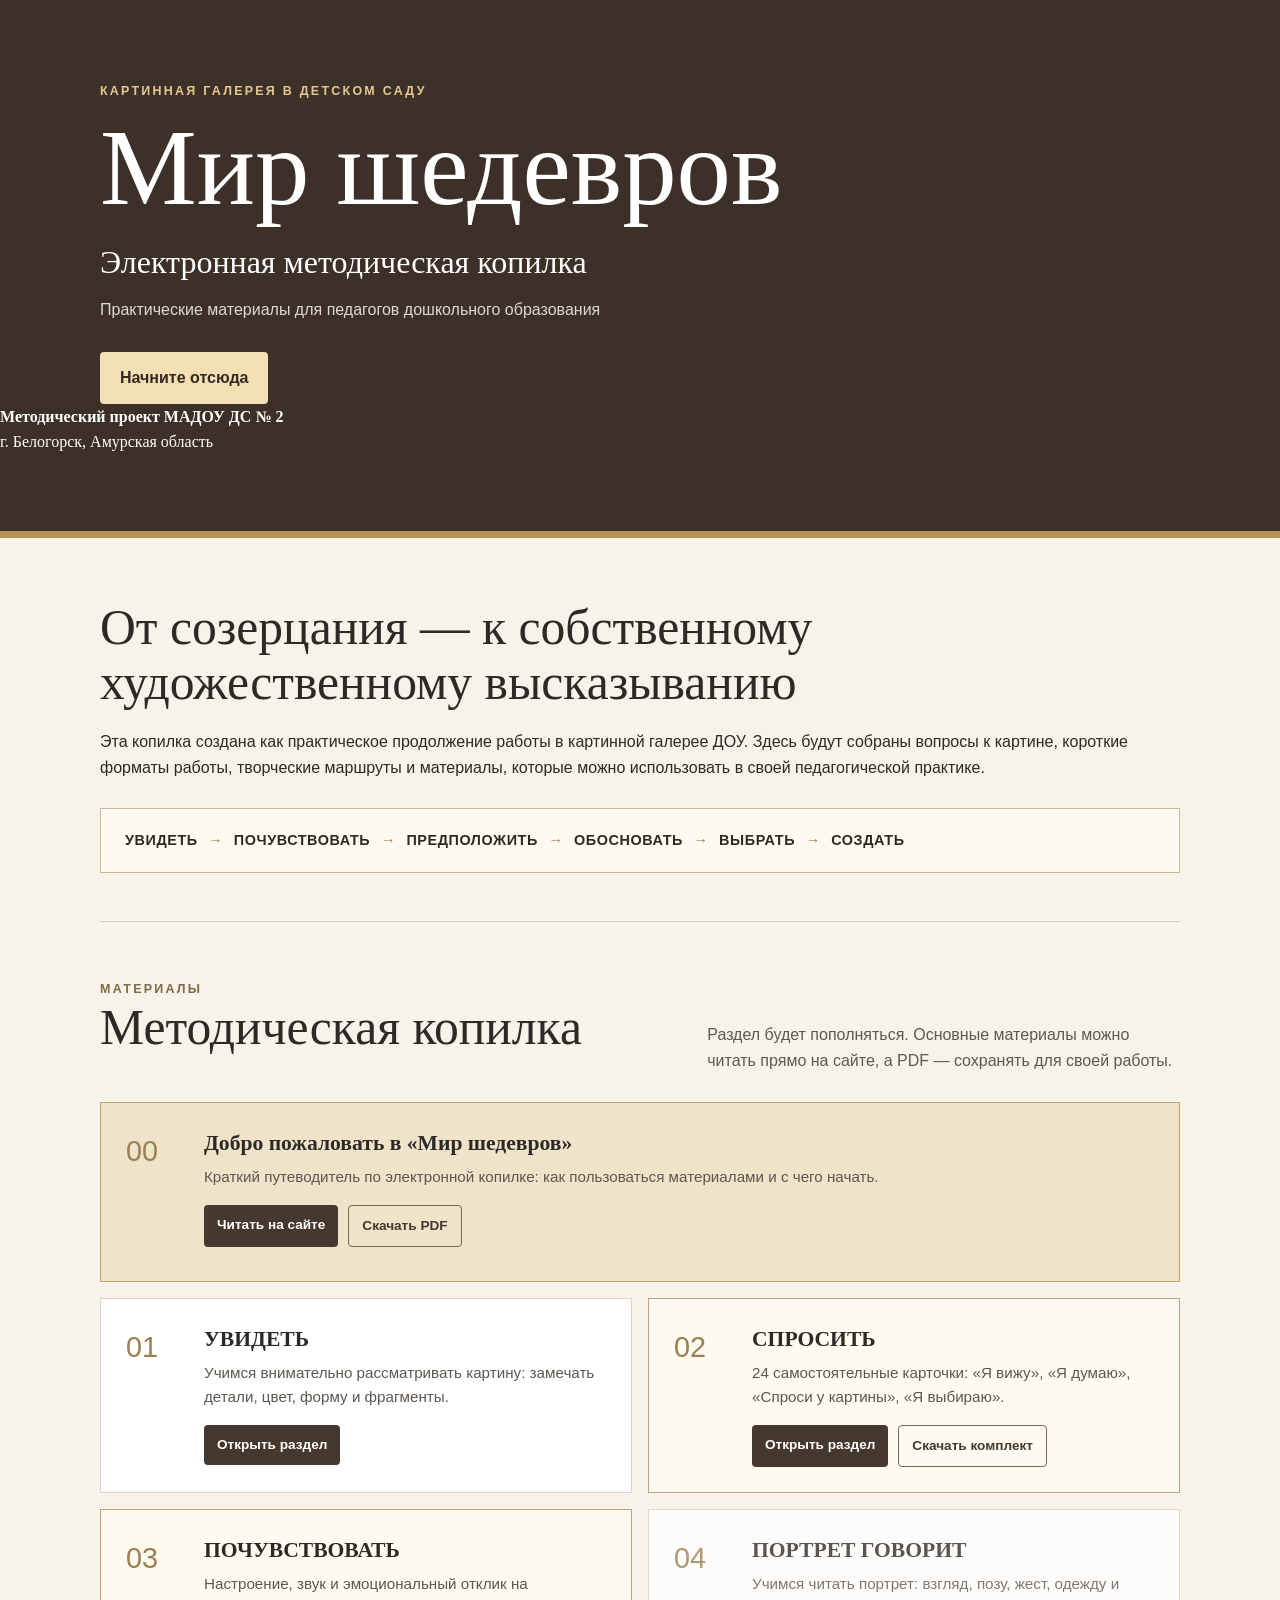
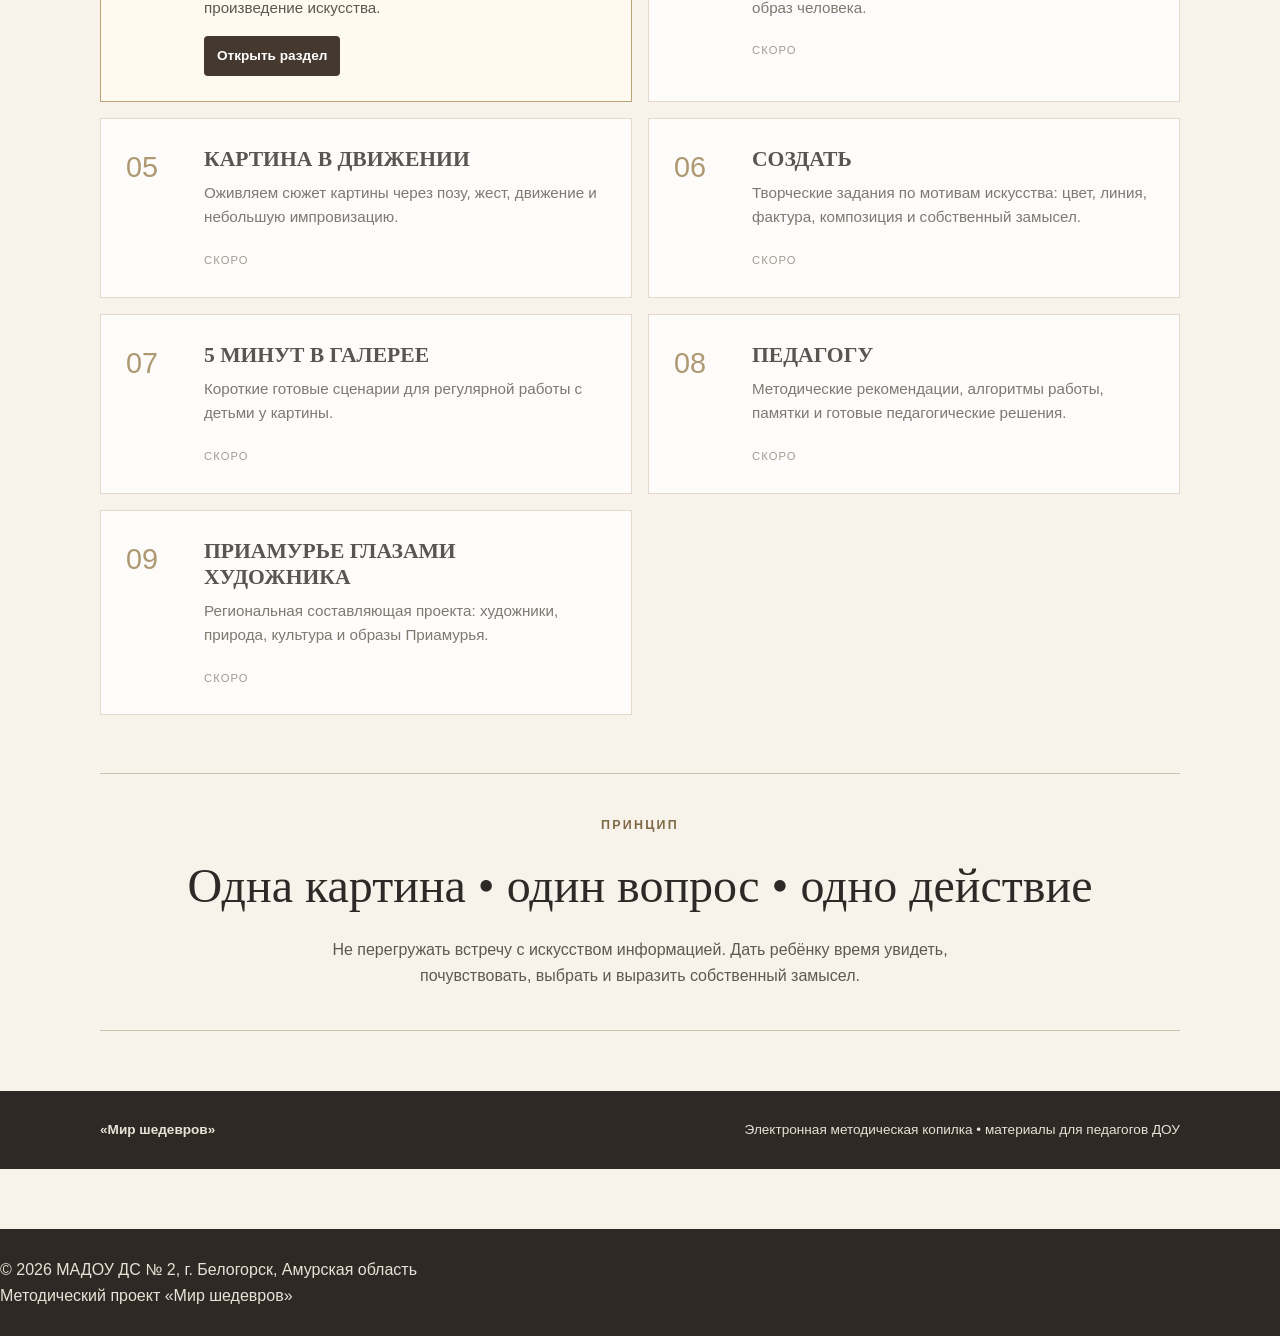
==== index.html @ c36b01fe "Update index.html" ====
<!doctype html>
<html lang="ru">
<head>
  <meta charset="utf-8">
  <meta name="viewport" content="width=device-width, initial-scale=1">
  <title>Мир шедевров — электронная методическая копилка</title>
  <meta name="description" content="Практические материалы для педагогов ДОУ: работа с картиной, творческие практики и методические инструменты.">
  <link rel="stylesheet" href="style.css">
</head>
<body>
<header class="hero">
  <div class="wrap">
    <div class="eyebrow">КАРТИННАЯ ГАЛЕРЕЯ В ДЕТСКОМ САДУ</div>
    <h1>Мир шедевров</h1>
    <p class="lead">Электронная методическая копилка</p>
    <p class="subtitle">Практические материалы для педагогов дошкольного образования</p>
    <a class="primary" href="nachnite-otsyuda.html">Начните отсюда</a>
  </div>

<div class="institution-attribution">
  <strong>Методический проект МАДОУ ДС № 2</strong><br>
  г. Белогорск, Амурская область
</div>

</header>

<main class="wrap">
  <section class="intro">
    <h2>От созерцания — к собственному художественному высказыванию</h2>
    <p>Эта копилка создана как практическое продолжение работы в картинной галерее ДОУ. Здесь будут собраны вопросы к картине, короткие форматы работы, творческие маршруты и материалы, которые можно использовать в своей педагогической практике.</p>
    <div class="route">УВИДЕТЬ <span>→</span> ПОЧУВСТВОВАТЬ <span>→</span> ПРЕДПОЛОЖИТЬ <span>→</span> ОБОСНОВАТЬ <span>→</span> ВЫБРАТЬ <span>→</span> СОЗДАТЬ</div>
  </section>

  <section>
    <div class="section-title">
      <div>
        <div class="eyebrow dark">МАТЕРИАЛЫ</div>
        <h2>Методическая копилка</h2>
      </div>
      <p>Раздел будет пополняться. Основные материалы можно читать прямо на сайте, а PDF — сохранять для своей работы.</p>
    </div>

    <div class="grid">
      <article class="card featured">
        <div class="num">00</div>
        <div>
          <h3>Добро пожаловать в «Мир шедевров»</h3>
          <p>Краткий путеводитель по электронной копилке: как пользоваться материалами и с чего начать.</p>
          <div class="actions">
            <a href="nachnite-otsyuda.html">Читать на сайте</a>
            <a href="dobro-pozhalovat.pdf" download>Скачать PDF</a>
          </div>
        </div>
      </article>

  <article class="card availabl"><div class="num">01</div><div><h3>УВИДЕТЬ</h3><p>Учимся внимательно рассматривать картину: замечать детали, цвет, форму и фрагменты.</p><div class="actions"><a href="uvidet.html">Открыть раздел</a></div></div></article>

<article class="card available"><div class="num">02</div><div><h3>СПРОСИТЬ</h3><p>24 самостоятельные карточки: «Я вижу», «Я думаю», «Спроси у картины», «Я выбираю».</p><div class="actions"><a href="sprosit.html">Открыть раздел</a><a href="02-sprosit-kartochki-A4.pdf" download>Скачать комплект</a></div></div></article>

<article class="card available"><div class="num">03</div><div><h3>ПОЧУВСТВОВАТЬ</h3><p>Настроение, звук и эмоциональный отклик на произведение искусства.</p><div class="actions"><a href="pochuvstvovat.html">Открыть раздел</a></div></div></article>

<article class="card muted"><div class="num">04</div><div><h3>ПОРТРЕТ ГОВОРИТ</h3><p>Учимся читать портрет: взгляд, позу, жест, одежду и образ человека.</p><span>Скоро</span></div></article>

<article class="card muted"><div class="num">05</div><div><h3>КАРТИНА В ДВИЖЕНИИ</h3><p>Оживляем сюжет картины через позу, жест, движение и небольшую импровизацию.</p><span>Скоро</span></div></article>

<article class="card muted"><div class="num">06</div><div><h3>СОЗДАТЬ</h3><p>Творческие задания по мотивам искусства: цвет, линия, фактура, композиция и собственный замысел.</p><span>Скоро</span></div></article>

<article class="card muted"><div class="num">07</div><div><h3>5 МИНУТ В ГАЛЕРЕЕ</h3><p>Короткие готовые сценарии для регулярной работы с детьми у картины.</p><span>Скоро</span></div></article>

<article class="card muted"><div class="num">08</div><div><h3>ПЕДАГОГУ</h3><p>Методические рекомендации, алгоритмы работы, памятки и готовые педагогические решения.</p><span>Скоро</span></div></article>

<article class="card muted"><div class="num">09</div><div><h3>ПРИАМУРЬЕ ГЛАЗАМИ ХУДОЖНИКА</h3><p>Региональная составляющая проекта: художники, природа, культура и образы Приамурья.</p><span>Скоро</span></div></article>
    </div>
  </section>

  <section class="principle">
    <div class="eyebrow dark">ПРИНЦИП</div>
    <blockquote>Одна картина • один вопрос • одно действие</blockquote>
    <p>Не перегружать встречу с искусством информацией. Дать ребёнку время увидеть, почувствовать, выбрать и выразить собственный замысел.</p>
  </section>
</main>

<footer>
  <div class="wrap">
    <strong>«Мир шедевров»</strong>
    <span>Электронная методическая копилка • материалы для педагогов ДОУ</span>
  </div>
</footer>

<footer class="site-footer">© 2026 МАДОУ ДС № 2, г. Белогорск, Амурская область<br>Методический проект «Мир шедевров»</footer>
</body>
</html>
---- style.css ----
*{box-sizing:border-box}html{scroll-behavior:smooth}body{margin:0;font-family:Georgia,"Times New Roman",serif;color:#2d2926;background:#f7f3eb;line-height:1.6}.wrap{width:min(1080px,calc(100% - 40px));margin:auto}.narrow{width:min(820px,calc(100% - 40px))}.hero{background:#3c3028;color:#fff;padding:82px 0 76px;border-bottom:7px solid #b79255}.subhero{background:#3c3028;color:#fff;padding:42px 0 48px;border-bottom:7px solid #b79255}.eyebrow{font-family:Arial,sans-serif;font-size:.78rem;letter-spacing:.18em;font-weight:700;color:#e4c88f}.eyebrow.dark{color:#806a46}.hero h1{font-size:clamp(3rem,9vw,6.8rem);line-height:.95;margin:14px 0 18px;font-weight:400}.subhero h1{font-size:clamp(2.6rem,7vw,5rem);line-height:1;margin:16px 0 12px;font-weight:400}.lead{font-size:clamp(1.35rem,3vw,2rem);margin:0}.subtitle,.subhero p{font-family:Arial,sans-serif;max-width:680px;opacity:.82;margin:8px 0 30px}.primary,.actions a,.back{display:inline-block;text-decoration:none;font-family:Arial,sans-serif;font-weight:700;border-radius:4px}.primary{background:#f2dfb4;color:#332920;padding:13px 20px}.back{color:#f2dfb4;margin-bottom:28px}.intro{padding:62px 0 48px;border-bottom:1px solid #d8cdbb}.intro h2,.section-title h2,.article h2{font-size:clamp(1.8rem,4vw,3.1rem);line-height:1.12;font-weight:400;margin:0 0 18px}.intro p,.article p,.article li{font-family:Arial,sans-serif}.route{margin-top:28px;padding:20px 24px;border:1px solid #cbb993;background:#fffaf0;font-family:Arial,sans-serif;font-size:.9rem;font-weight:700;letter-spacing:.04em}.route span{color:#9c7b43;margin:0 6px}.section-title{display:grid;grid-template-columns:1.2fr 1fr;gap:40px;align-items:end;padding:58px 0 28px}.section-title p{font-family:Arial,sans-serif;margin:0;color:#5f5852}.grid{display:grid;grid-template-columns:repeat(2,1fr);gap:16px}.card{display:grid;grid-template-columns:62px 1fr;gap:16px;padding:25px;background:#fff;border:1px solid #ded4c5;min-height:180px}.card.featured{grid-column:1/-1;background:#efe3ca;border-color:#bca477}.num{font-family:Arial,sans-serif;font-size:1.8rem;color:#9a8052}.card h3{font-size:1.35rem;line-height:1.2;margin:3px 0 8px}.card p{font-family:Arial,sans-serif;font-size:.95rem;margin:0 0 16px;color:#5e5750}.card span{font-family:Arial,sans-serif;text-transform:uppercase;letter-spacing:.1em;font-size:.7rem;color:#8b8278}.actions{display:flex;gap:10px;flex-wrap:wrap}.actions a{padding:9px 13px;background:#45382f;color:white;font-size:.85rem}.actions a+a{background:transparent;color:#45382f;border:1px solid #76665a}.muted{opacity:.78}.principle{margin:58px 0;padding:42px;border-top:1px solid #cfc2ad;border-bottom:1px solid #cfc2ad;text-align:center}.principle.compact{margin-top:30px}.principle blockquote{font-size:clamp(1.8rem,4vw,3rem);margin:12px 0}.principle p{font-family:Arial,sans-serif;max-width:720px;margin:auto;color:#5f5852}.article{padding:46px 0}.article section{margin-bottom:46px}.notice{background:#efe3ca;border:1px solid #bca477;padding:26px}.notice strong{font-size:1.4rem}.clean-list{padding-left:22px}.clean-list li{margin-bottom:9px}.download-box{display:grid;grid-template-columns:1fr auto;gap:28px;align-items:center;padding:28px;border:1px solid #c7b38e;background:#fffaf0}.download-box h2{font-size:2rem;margin:6px 0 8px}.download-box p{margin:0}.darkbtn{background:#3c3028;color:#fff;white-space:nowrap}footer{background:#2f2925;color:#e9e1d5;margin-top:60px;padding:28px 0;font-family:Arial,sans-serif}footer .wrap{display:flex;justify-content:space-between;gap:20px;font-size:.85rem}@media(max-width:700px){.wrap,.narrow{width:min(100% - 28px,1080px)}.hero{padding:56px 0}.section-title{grid-template-columns:1fr;gap:10px}.grid{grid-template-columns:1fr}.card.featured{grid-column:auto}.card{grid-template-columns:48px 1fr;padding:20px}.route{font-size:.76rem}.principle{padding:30px 10px}.download-box{grid-template-columns:1fr}.darkbtn{text-align:center}footer .wrap{flex-direction:column}}
.card.available{background:#fffaf0;border-color:#bca477}
.material-intro{display:grid;grid-template-columns:1.35fr .65fr;gap:42px;align-items:center}
.folder-preview img{display:block;width:100%;border:1px solid #d8cdbb;box-shadow:0 10px 28px rgba(60,48,40,.10)}
.material-download{margin:42px 0 12px}.material-section{padding:54px 0 10px;border-bottom:1px solid #d8cdbb}
.material-heading{max-width:760px;margin-bottom:24px}.material-heading h2{font-size:clamp(1.8rem,4vw,2.8rem);line-height:1.12;font-weight:400;margin:5px 0 10px}.material-heading p{font-family:Arial,sans-serif;color:#5f5852;margin:0}
.material-grid{display:grid;grid-template-columns:repeat(2,1fr);gap:18px}.method-grid{display:grid;grid-template-columns:repeat(3,1fr);gap:18px;align-items:start}
.material-thumb{display:block;background:white;border:1px solid #d8cdbb;padding:8px;transition:transform .15s ease,box-shadow .15s ease}.material-thumb:hover{transform:translateY(-2px);box-shadow:0 8px 22px rgba(60,48,40,.12)}.material-thumb img{display:block;width:100%;height:auto}
@media(max-width:700px){.material-intro{grid-template-columns:1fr}.folder-preview{max-width:420px}.material-grid,.method-grid{grid-template-columns:1fr}.material-section{padding-top:40px}}

.series-list{padding:54px 0 10px}.series{border:1px solid #d8cdbb;background:#fffaf0;margin:0 0 14px}
.series summary{list-style:none;cursor:pointer;padding:20px 22px;display:flex;align-items:center;justify-content:space-between;gap:20px}
.series summary::-webkit-details-marker{display:none}.series summary>div{display:flex;align-items:baseline;gap:12px;flex-wrap:wrap}
.series-num{font-family:Georgia,serif;font-size:1.5rem;color:#8a6a2d}.series summary strong{font-family:Georgia,serif;font-size:1.35rem;font-weight:400}.series summary small{font-family:Arial,sans-serif;color:#746d66}
.open-label{font-family:Arial,sans-serif;font-size:.9rem;text-decoration:underline}.series[open] .open-label{font-size:0}.series[open] .open-label:after{content:"Скрыть карточки";font-size:.9rem}
.series-body{padding:0 22px 24px;border-top:1px solid #e5dccd}.series-body>p{font-family:Arial,sans-serif;color:#5f5852;max-width:760px;margin:18px 0}
.material-download .actions{display:flex;gap:12px;align-items:center;flex-wrap:wrap}
@media(max-width:700px){.series summary{align-items:flex-start}.open-label{white-space:nowrap}.material-download .actions{align-items:stretch}.material-download .actions a{width:100%;text-align:center}}
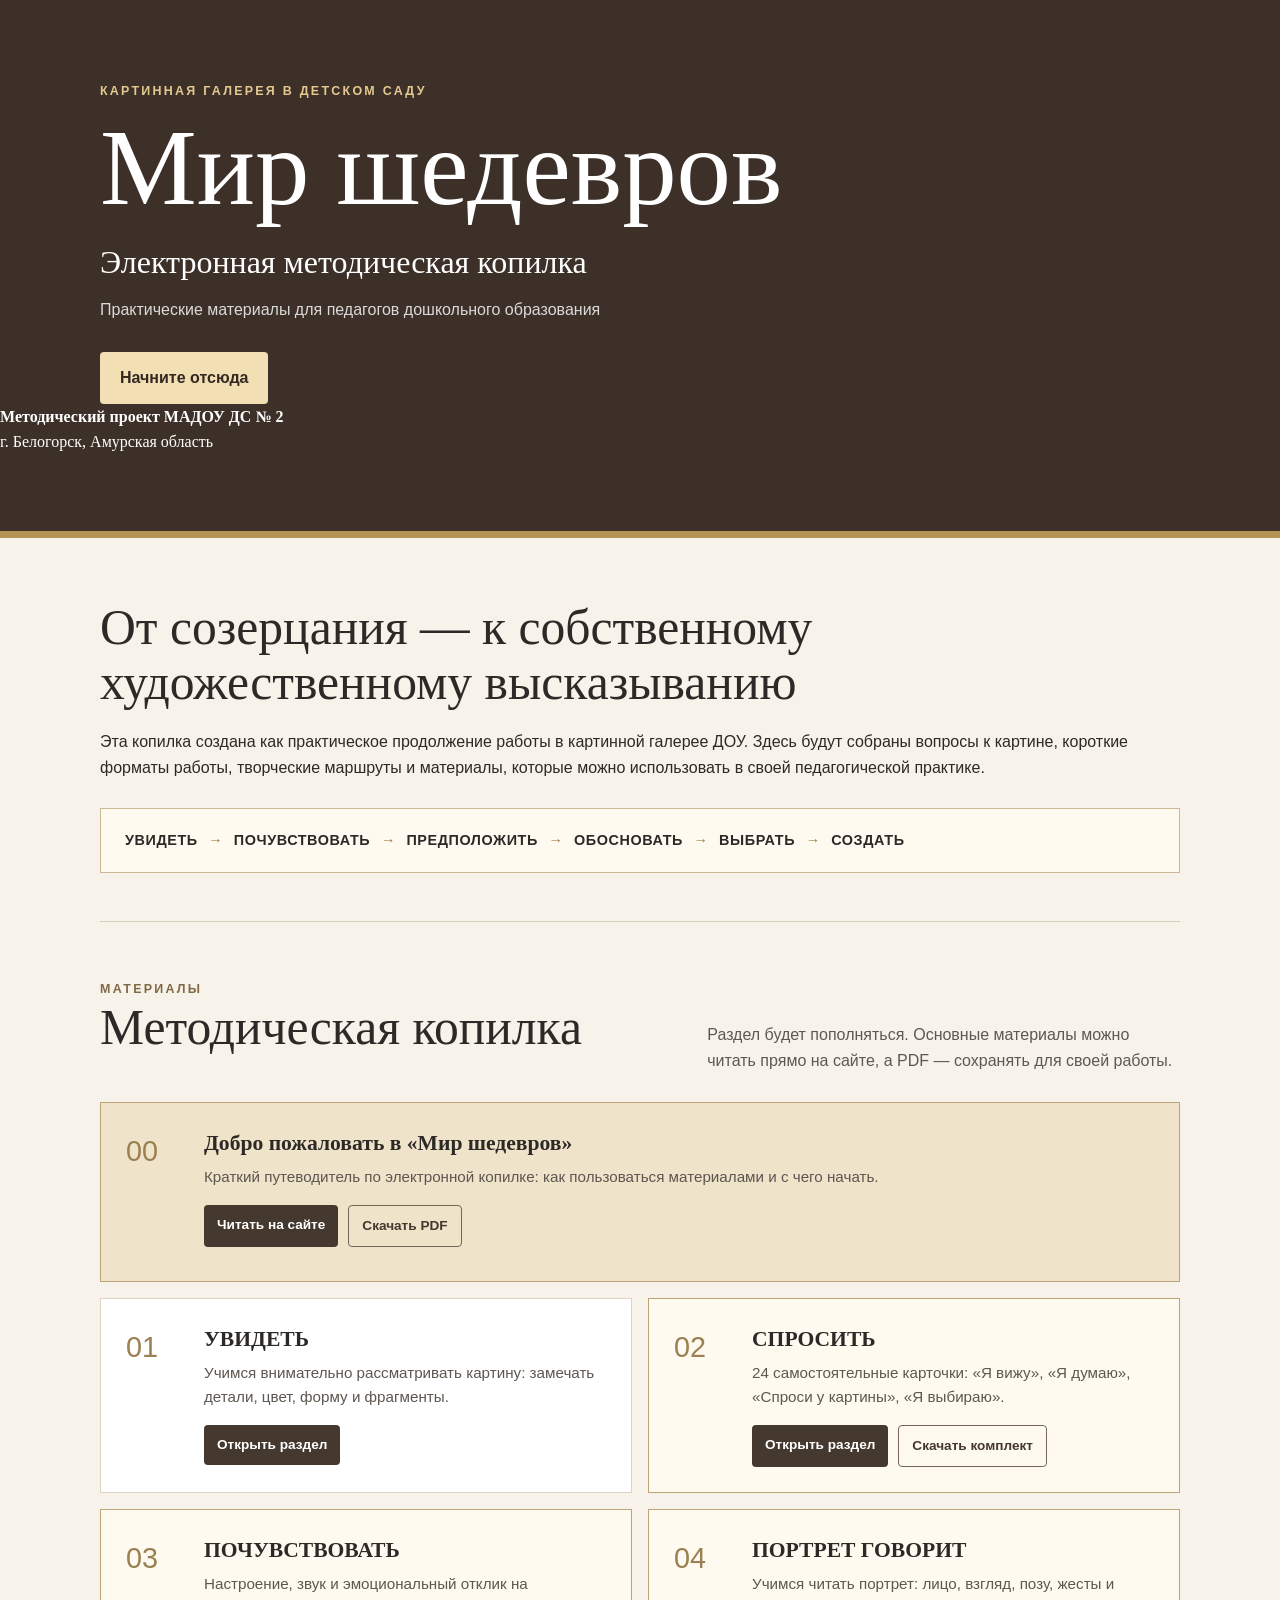
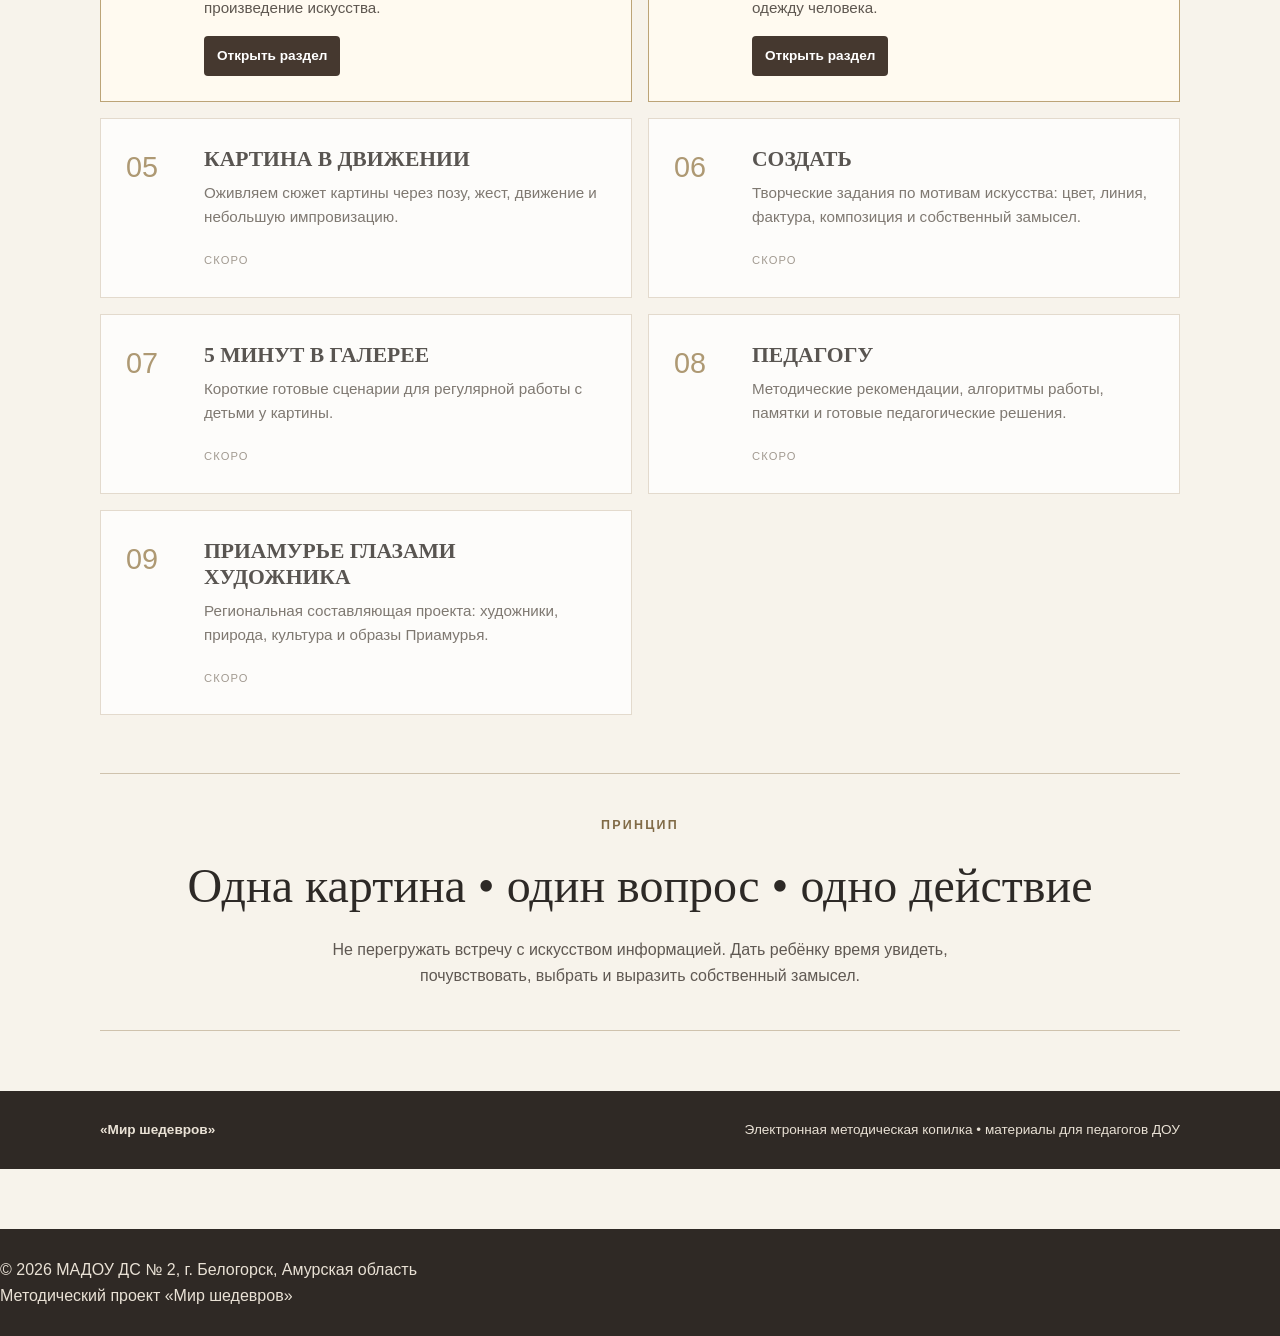
==== commit 1efe255f: "Update index.html" ====
--- a/index.html
+++ b/index.html
@@ -59,7 +59,7 @@
 
 <article class="card available"><div class="num">03</div><div><h3>ПОЧУВСТВОВАТЬ</h3><p>Настроение, звук и эмоциональный отклик на произведение искусства.</p><div class="actions"><a href="pochuvstvovat.html">Открыть раздел</a></div></div></article>
 
-<article class="card muted"><div class="num">04</div><div><h3>ПОРТРЕТ ГОВОРИТ</h3><p>Учимся читать портрет: взгляд, позу, жест, одежду и образ человека.</p><span>Скоро</span></div></article>
+<article class="card available"><div class="num">04</div><div><h3>ПОРТРЕТ ГОВОРИТ</h3><p>Учимся читать портрет: лицо, взгляд, позу, жесты и одежду человека.</p><div class="actions"><a href="portret-govorit.html">Открыть раздел</a></div></div></article>
 
 <article class="card muted"><div class="num">05</div><div><h3>КАРТИНА В ДВИЖЕНИИ</h3><p>Оживляем сюжет картины через позу, жест, движение и небольшую импровизацию.</p><span>Скоро</span></div></article>
 
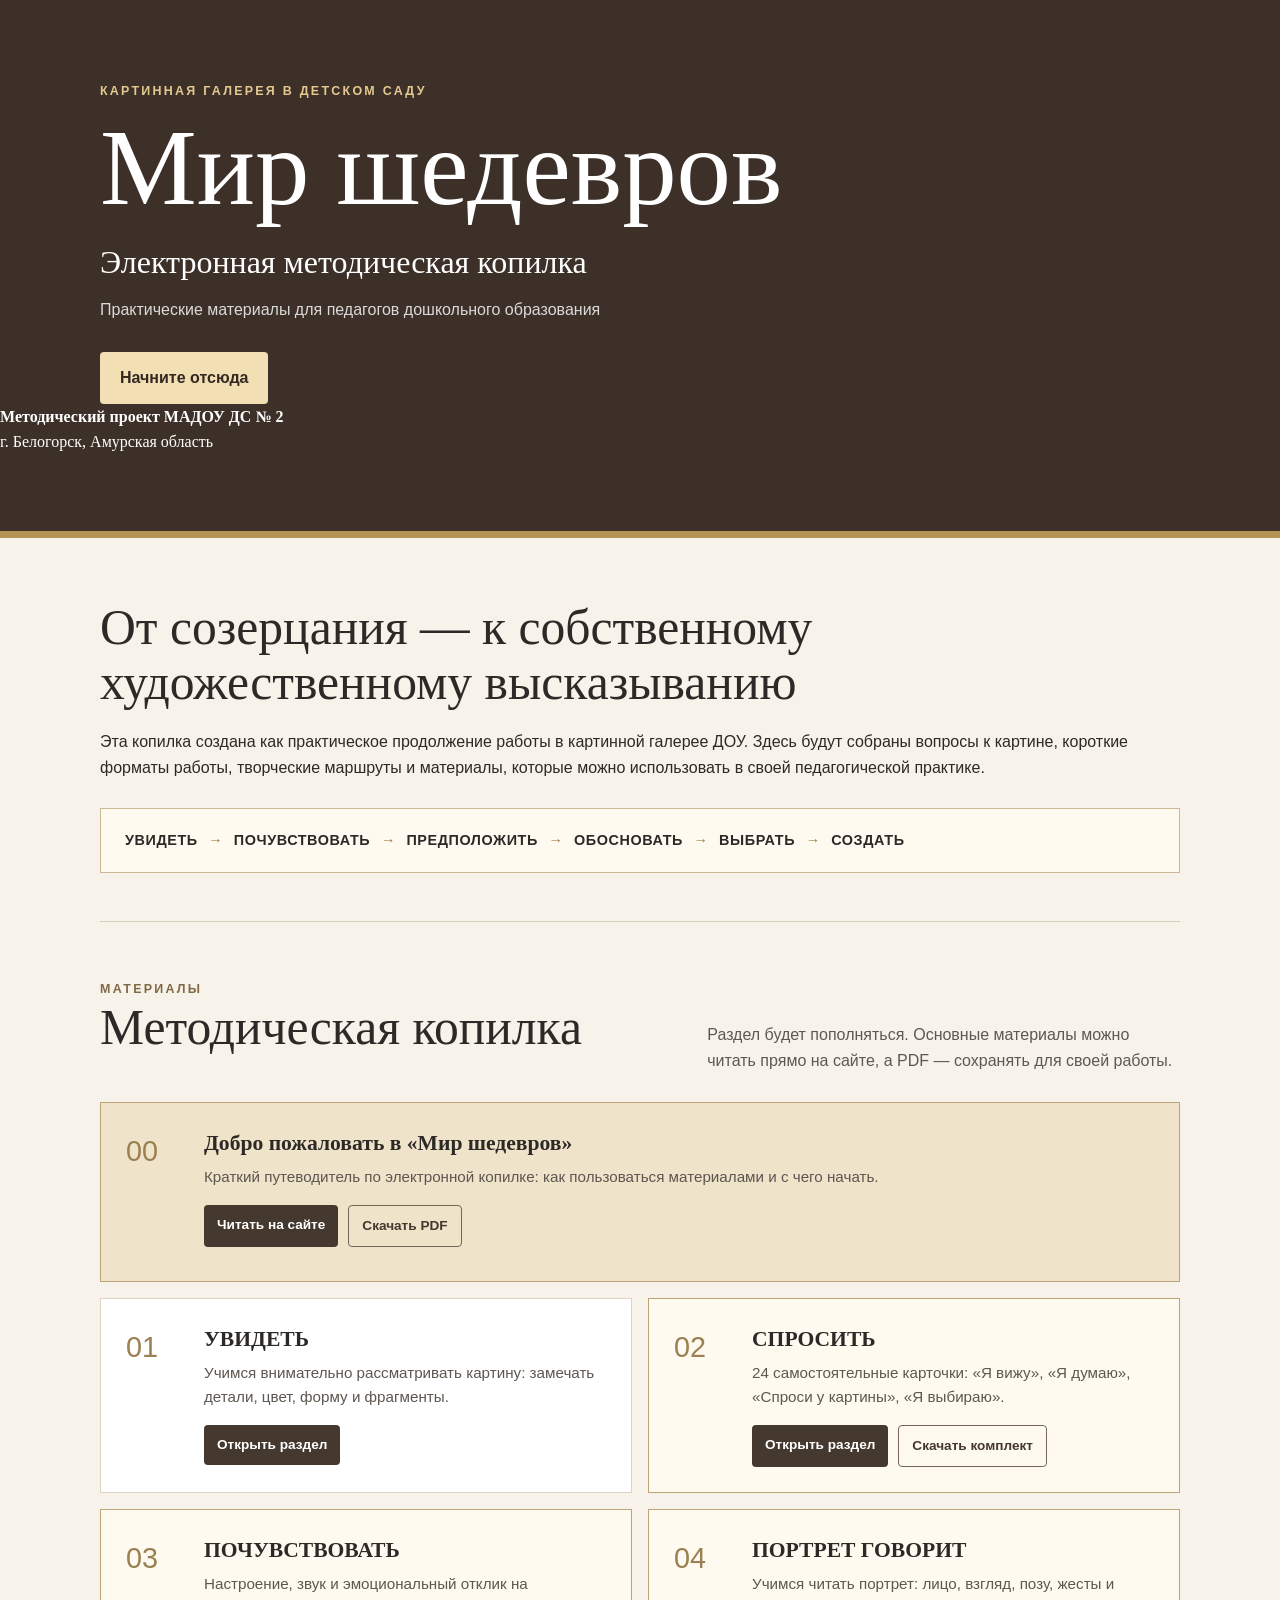
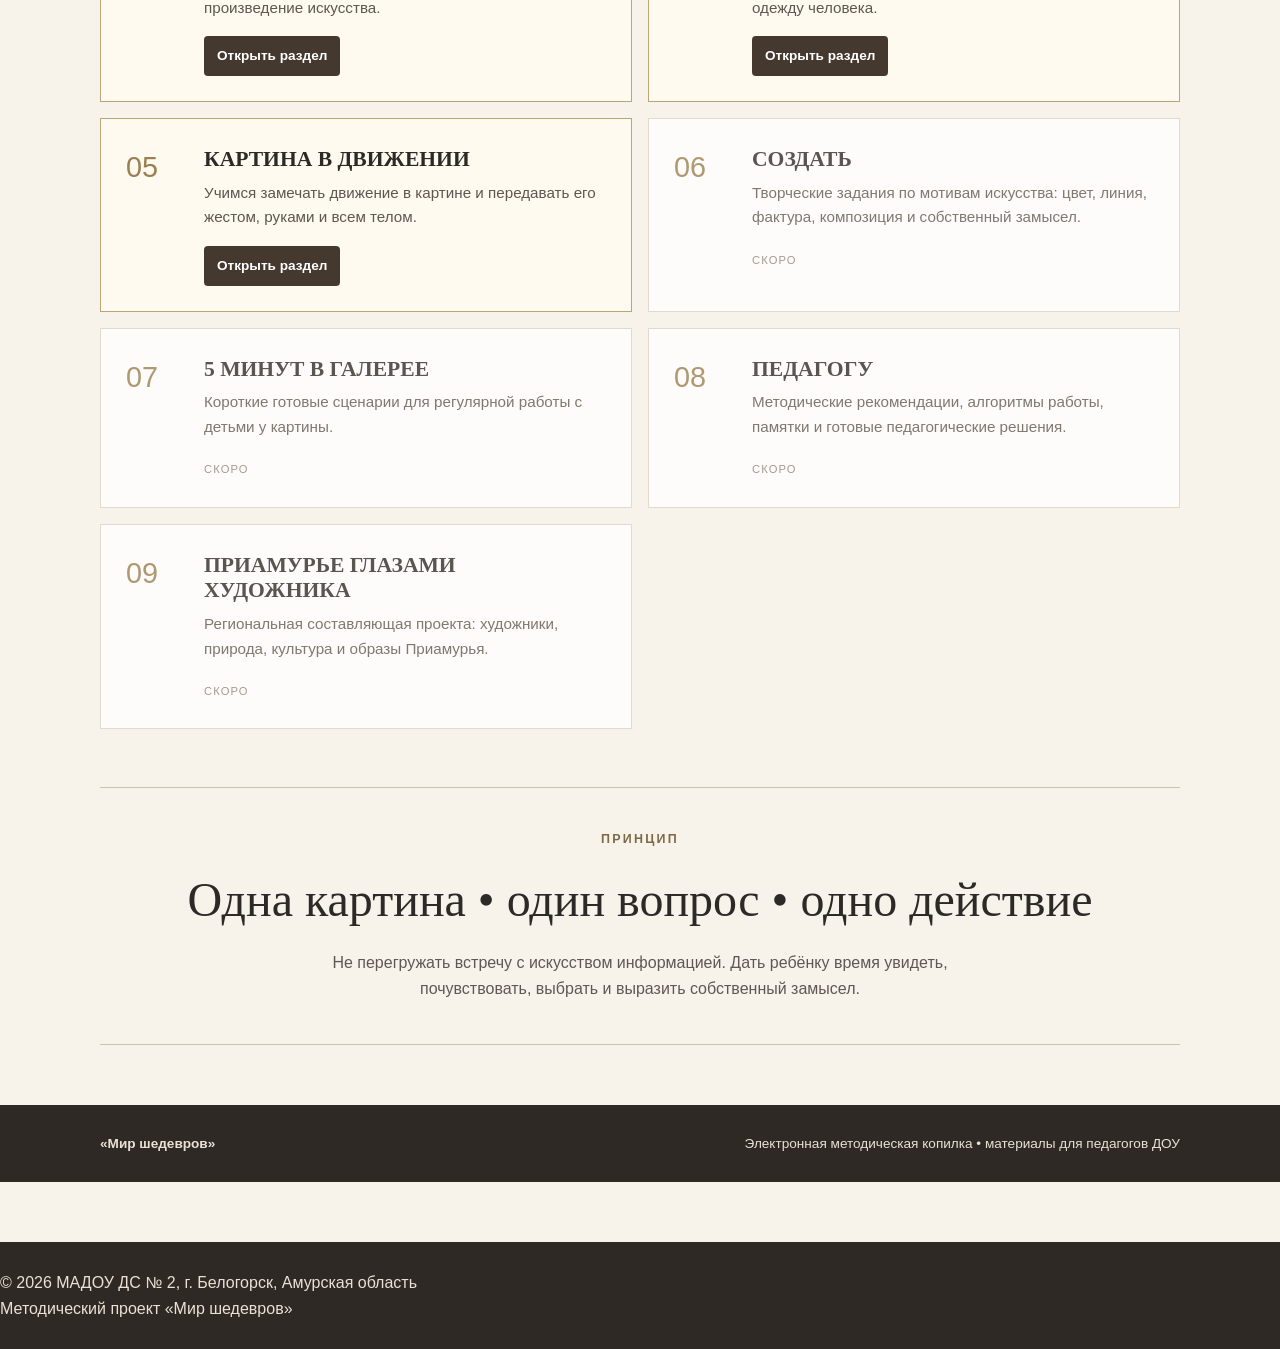
==== commit 3a3b0301: "Update index.html" ====
--- a/index.html
+++ b/index.html
@@ -61,8 +61,7 @@
 
 <article class="card available"><div class="num">04</div><div><h3>ПОРТРЕТ ГОВОРИТ</h3><p>Учимся читать портрет: лицо, взгляд, позу, жесты и одежду человека.</p><div class="actions"><a href="portret-govorit.html">Открыть раздел</a></div></div></article>
 
-<article class="card muted"><div class="num">05</div><div><h3>КАРТИНА В ДВИЖЕНИИ</h3><p>Оживляем сюжет картины через позу, жест, движение и небольшую импровизацию.</p><span>Скоро</span></div></article>
-
+<article class="card available"><div class="num">05</div><div><h3>КАРТИНА В ДВИЖЕНИИ</h3><p>Учимся замечать движение в картине и передавать его жестом, руками и всем телом.</p><div class="actions"><a href="kartina-v-dvizhenii.html">Открыть раздел</a></div></div></article>
 <article class="card muted"><div class="num">06</div><div><h3>СОЗДАТЬ</h3><p>Творческие задания по мотивам искусства: цвет, линия, фактура, композиция и собственный замысел.</p><span>Скоро</span></div></article>
 
 <article class="card muted"><div class="num">07</div><div><h3>5 МИНУТ В ГАЛЕРЕЕ</h3><p>Короткие готовые сценарии для регулярной работы с детьми у картины.</p><span>Скоро</span></div></article>
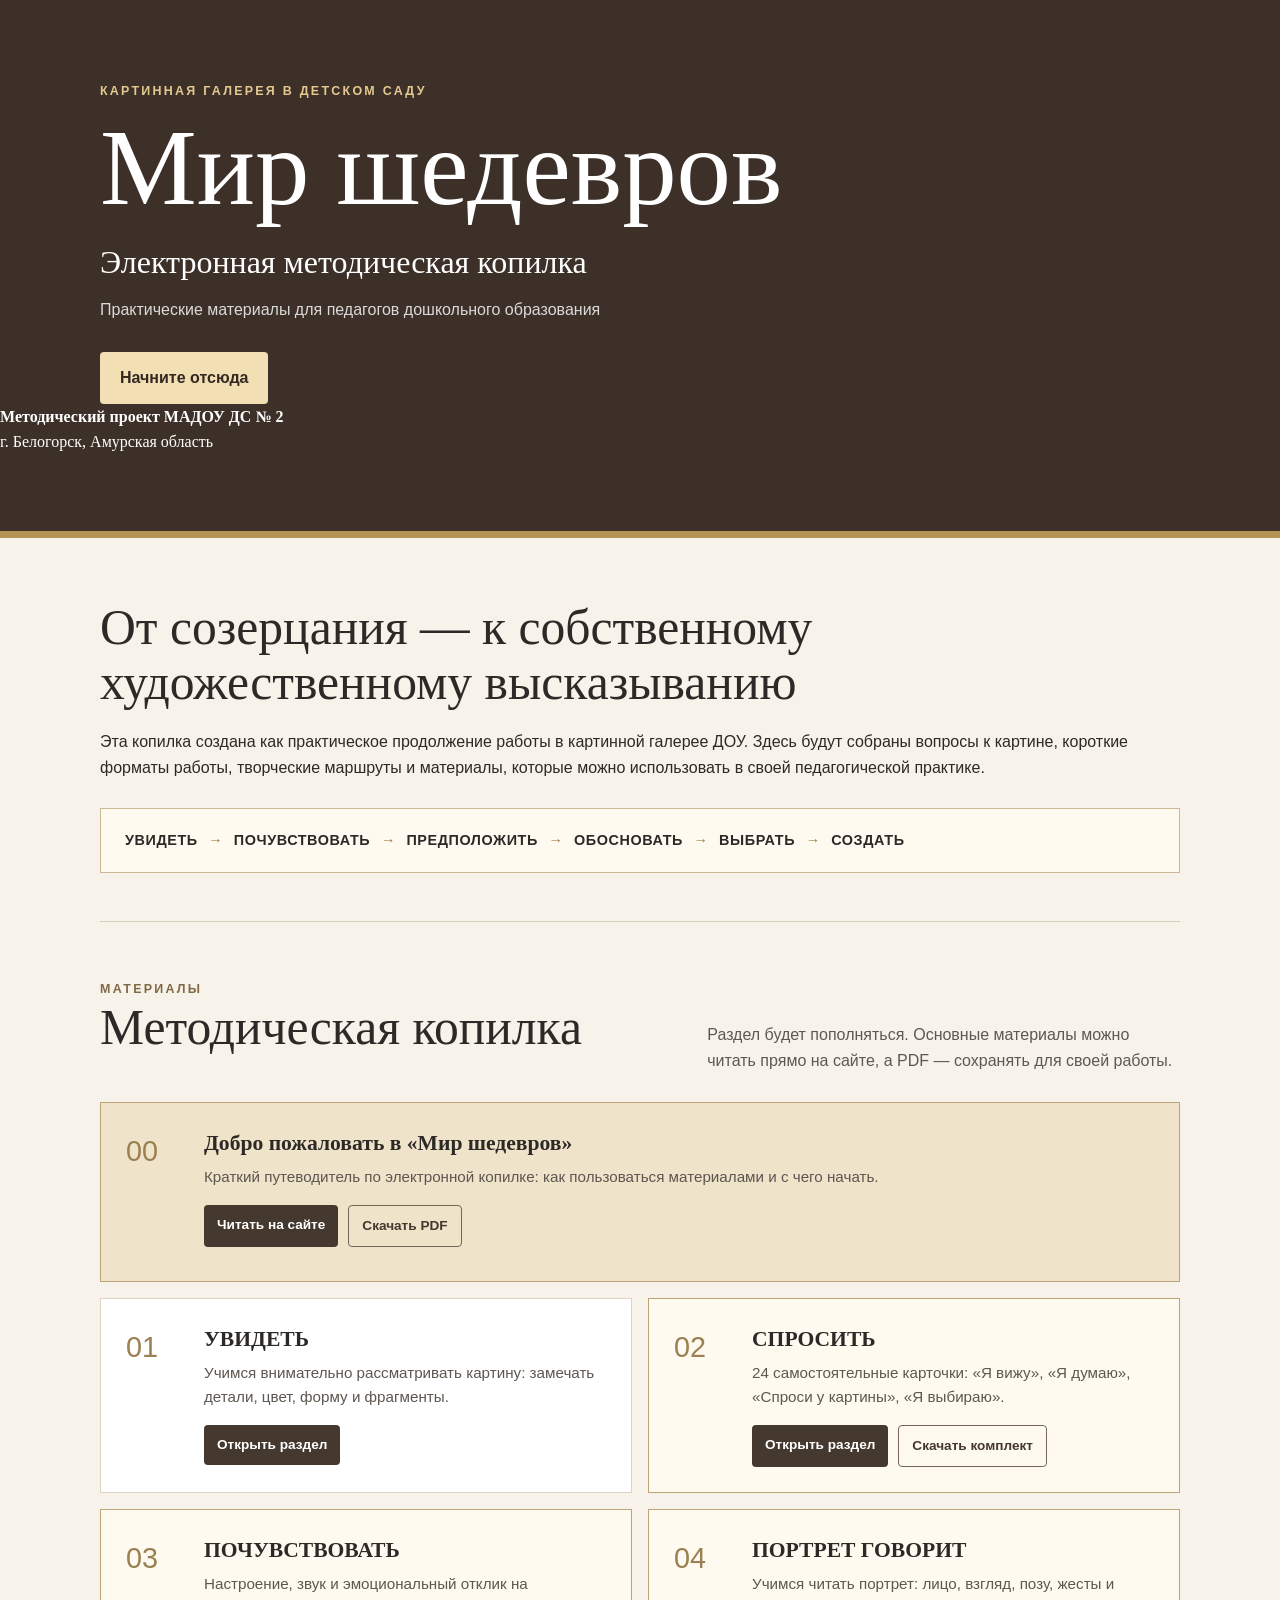
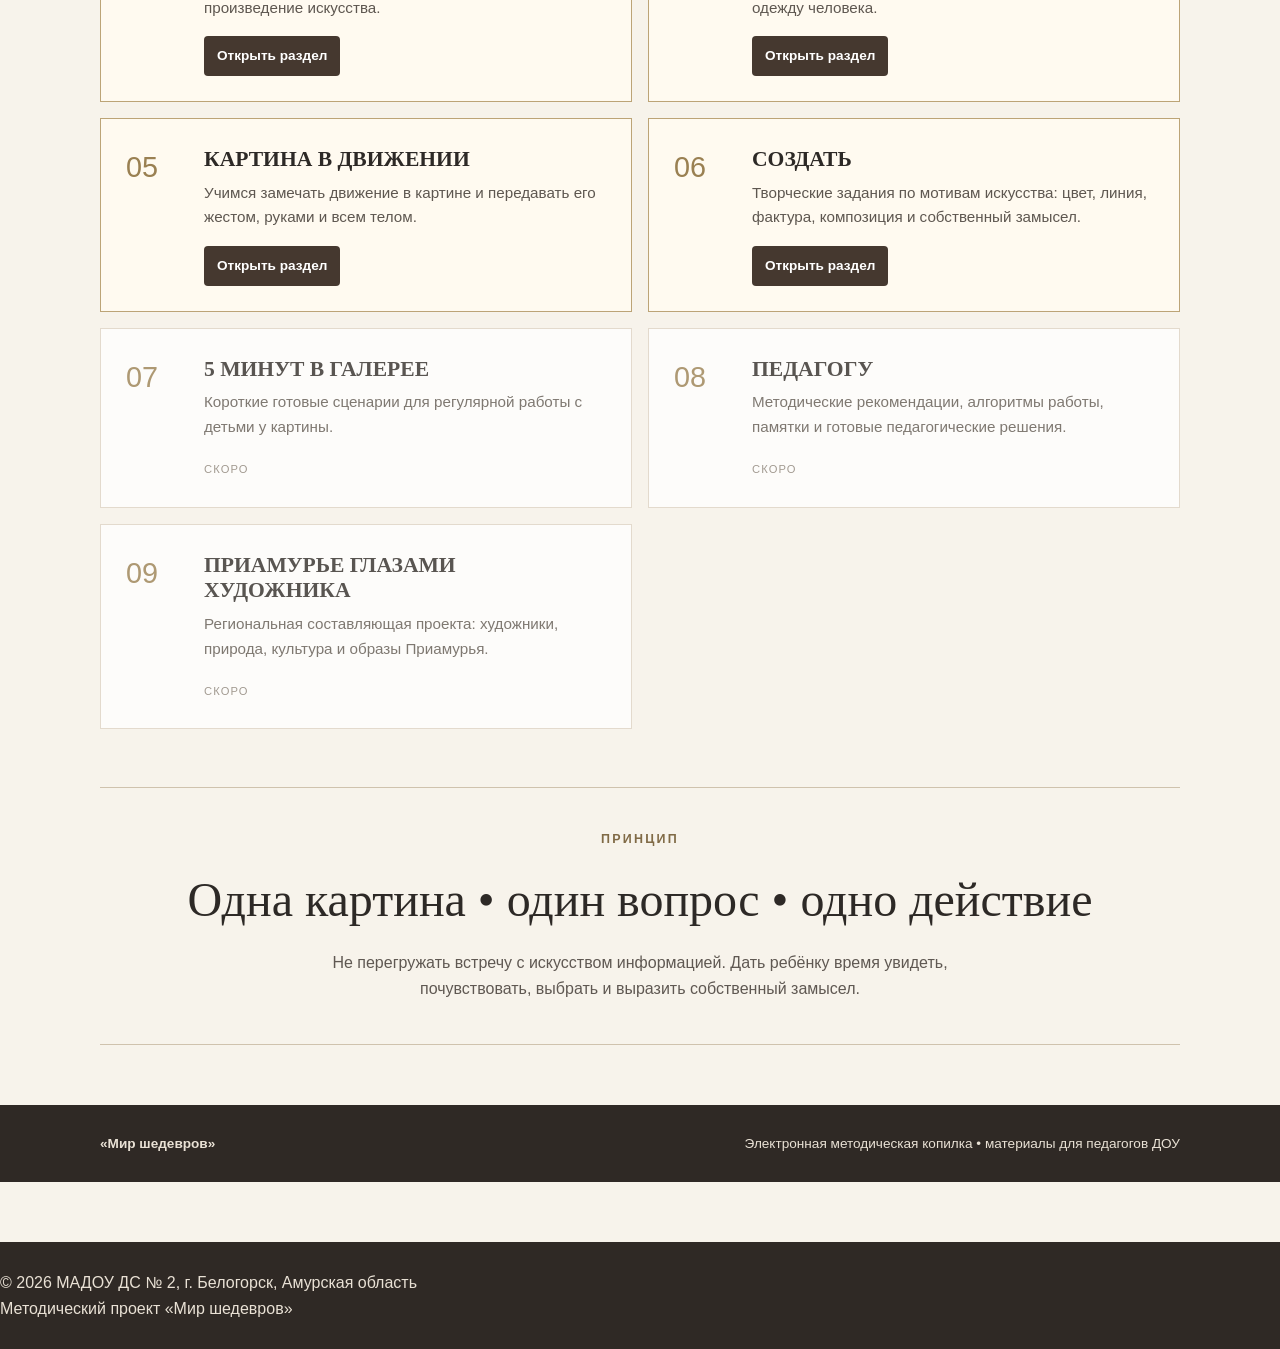
==== commit 175d35f9: "Update index.html" ====
--- a/index.html
+++ b/index.html
@@ -62,8 +62,7 @@
 <article class="card available"><div class="num">04</div><div><h3>ПОРТРЕТ ГОВОРИТ</h3><p>Учимся читать портрет: лицо, взгляд, позу, жесты и одежду человека.</p><div class="actions"><a href="portret-govorit.html">Открыть раздел</a></div></div></article>
 
 <article class="card available"><div class="num">05</div><div><h3>КАРТИНА В ДВИЖЕНИИ</h3><p>Учимся замечать движение в картине и передавать его жестом, руками и всем телом.</p><div class="actions"><a href="kartina-v-dvizhenii.html">Открыть раздел</a></div></div></article>
-<article class="card muted"><div class="num">06</div><div><h3>СОЗДАТЬ</h3><p>Творческие задания по мотивам искусства: цвет, линия, фактура, композиция и собственный замысел.</p><span>Скоро</span></div></article>
-
+<article class="card available"><div class="num">06</div><div><h3>СОЗДАТЬ</h3><p>Творческие задания по мотивам искусства: цвет, линия, фактура, композиция и собственный замысел.</p><div class="actions"><a href="sozdat.html">Открыть раздел</a></div></div></article>
 <article class="card muted"><div class="num">07</div><div><h3>5 МИНУТ В ГАЛЕРЕЕ</h3><p>Короткие готовые сценарии для регулярной работы с детьми у картины.</p><span>Скоро</span></div></article>
 
 <article class="card muted"><div class="num">08</div><div><h3>ПЕДАГОГУ</h3><p>Методические рекомендации, алгоритмы работы, памятки и готовые педагогические решения.</p><span>Скоро</span></div></article>
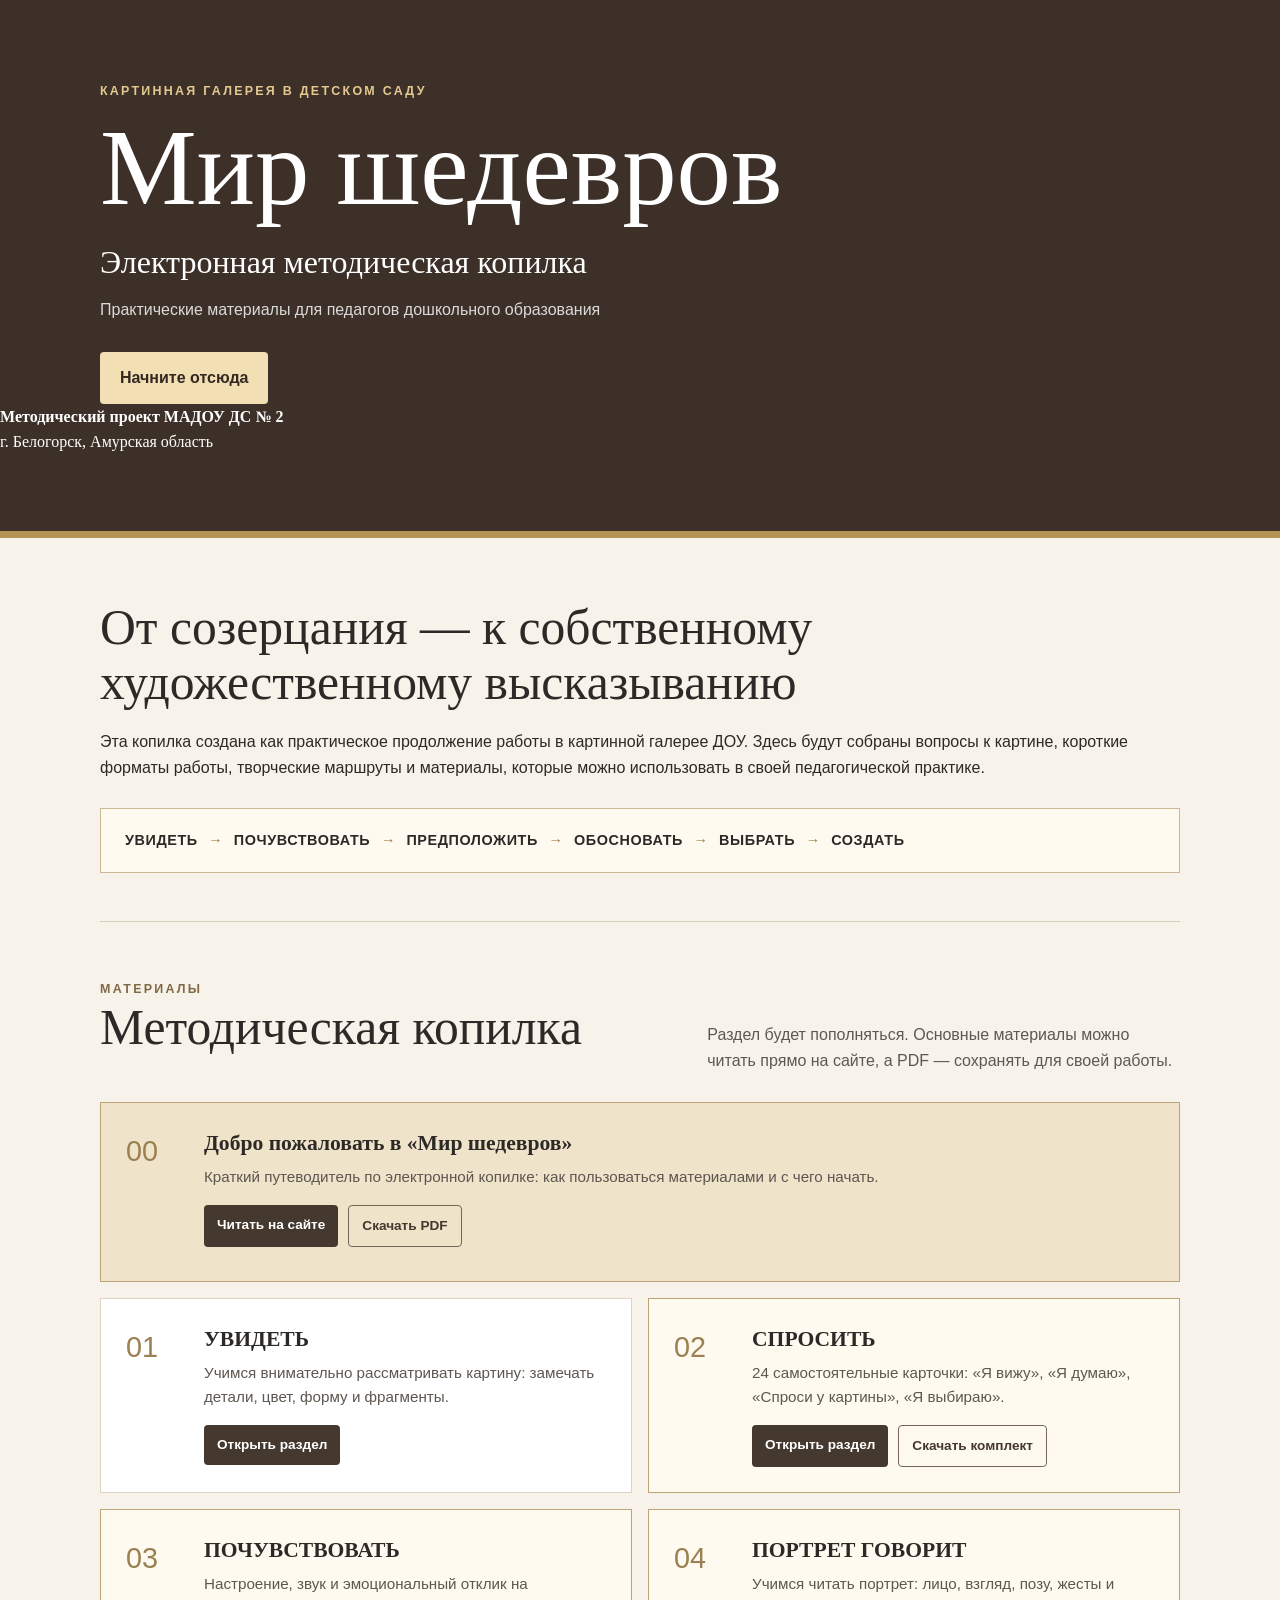
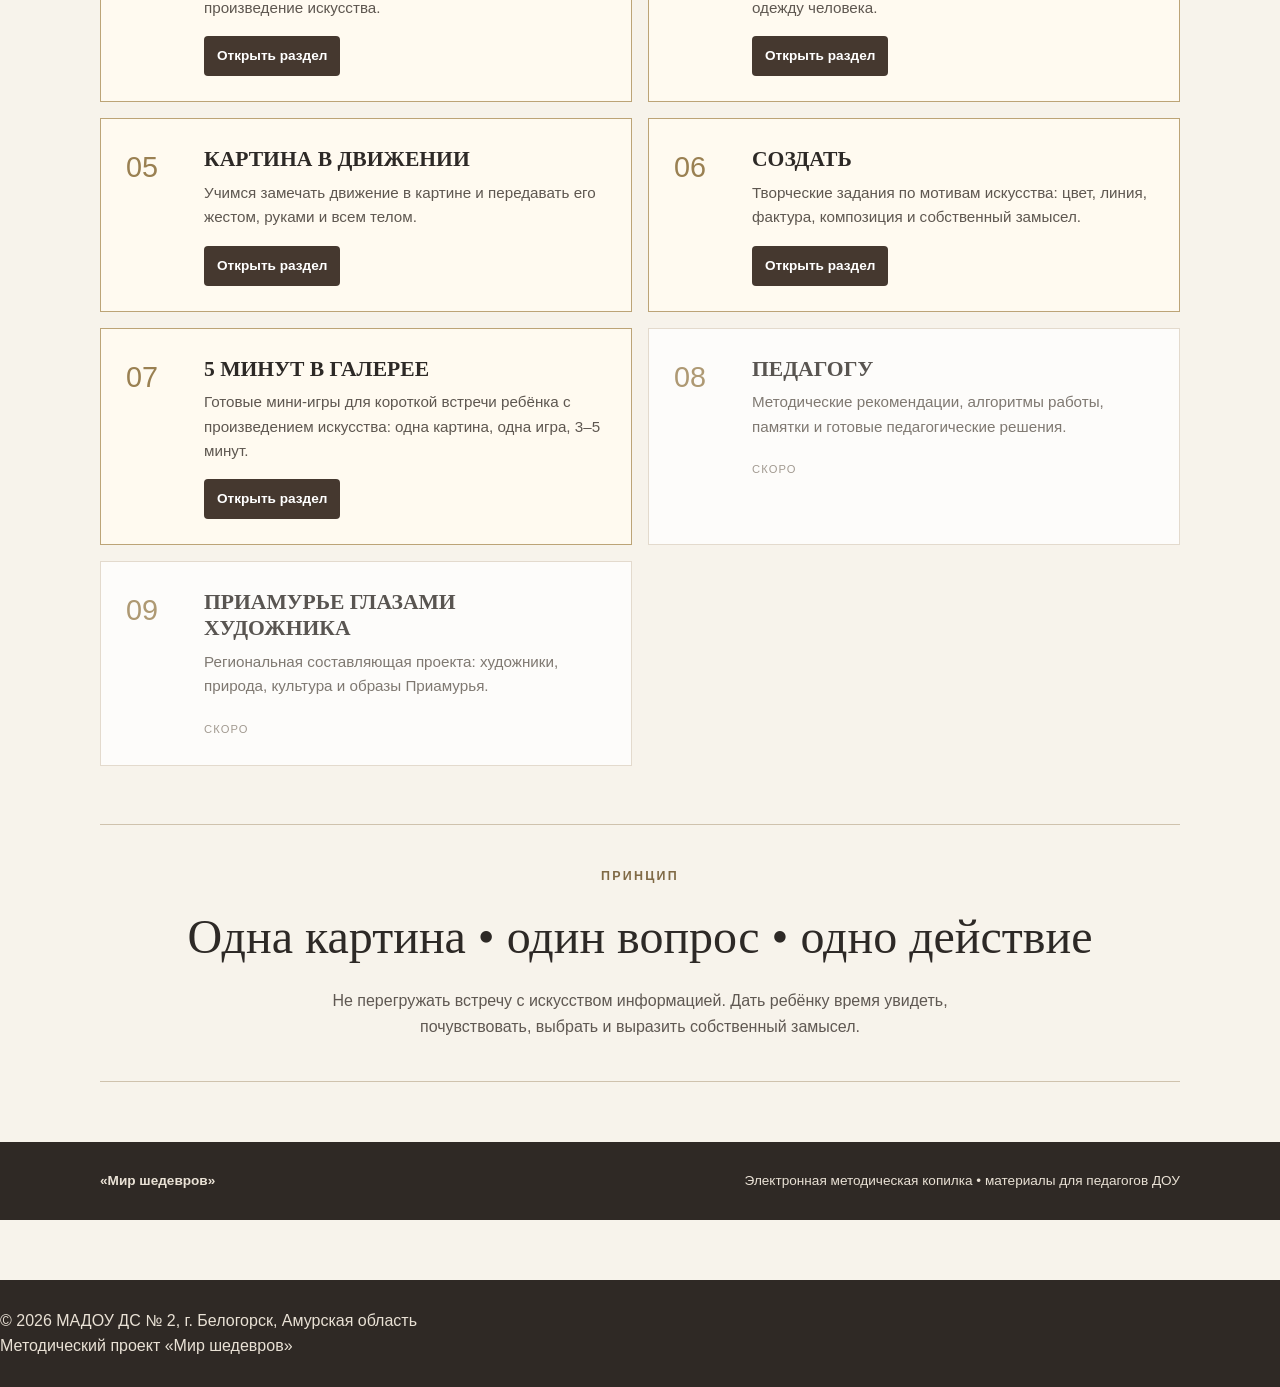
==== commit d6d74bed: "Update index.html" ====
--- a/index.html
+++ b/index.html
@@ -63,8 +63,7 @@
 
 <article class="card available"><div class="num">05</div><div><h3>КАРТИНА В ДВИЖЕНИИ</h3><p>Учимся замечать движение в картине и передавать его жестом, руками и всем телом.</p><div class="actions"><a href="kartina-v-dvizhenii.html">Открыть раздел</a></div></div></article>
 <article class="card available"><div class="num">06</div><div><h3>СОЗДАТЬ</h3><p>Творческие задания по мотивам искусства: цвет, линия, фактура, композиция и собственный замысел.</p><div class="actions"><a href="sozdat.html">Открыть раздел</a></div></div></article>
-<article class="card muted"><div class="num">07</div><div><h3>5 МИНУТ В ГАЛЕРЕЕ</h3><p>Короткие готовые сценарии для регулярной работы с детьми у картины.</p><span>Скоро</span></div></article>
-
+<article class="card available"><div class="num">07</div><div><h3>5 МИНУТ В ГАЛЕРЕЕ</h3><p>Готовые мини-игры для короткой встречи ребёнка с произведением искусства: одна картина, одна игра, 3–5 минут.</p><div class="actions"><a href="5-minut-v-galeree.html">Открыть раздел</a></div></div></article>
 <article class="card muted"><div class="num">08</div><div><h3>ПЕДАГОГУ</h3><p>Методические рекомендации, алгоритмы работы, памятки и готовые педагогические решения.</p><span>Скоро</span></div></article>
 
 <article class="card muted"><div class="num">09</div><div><h3>ПРИАМУРЬЕ ГЛАЗАМИ ХУДОЖНИКА</h3><p>Региональная составляющая проекта: художники, природа, культура и образы Приамурья.</p><span>Скоро</span></div></article>
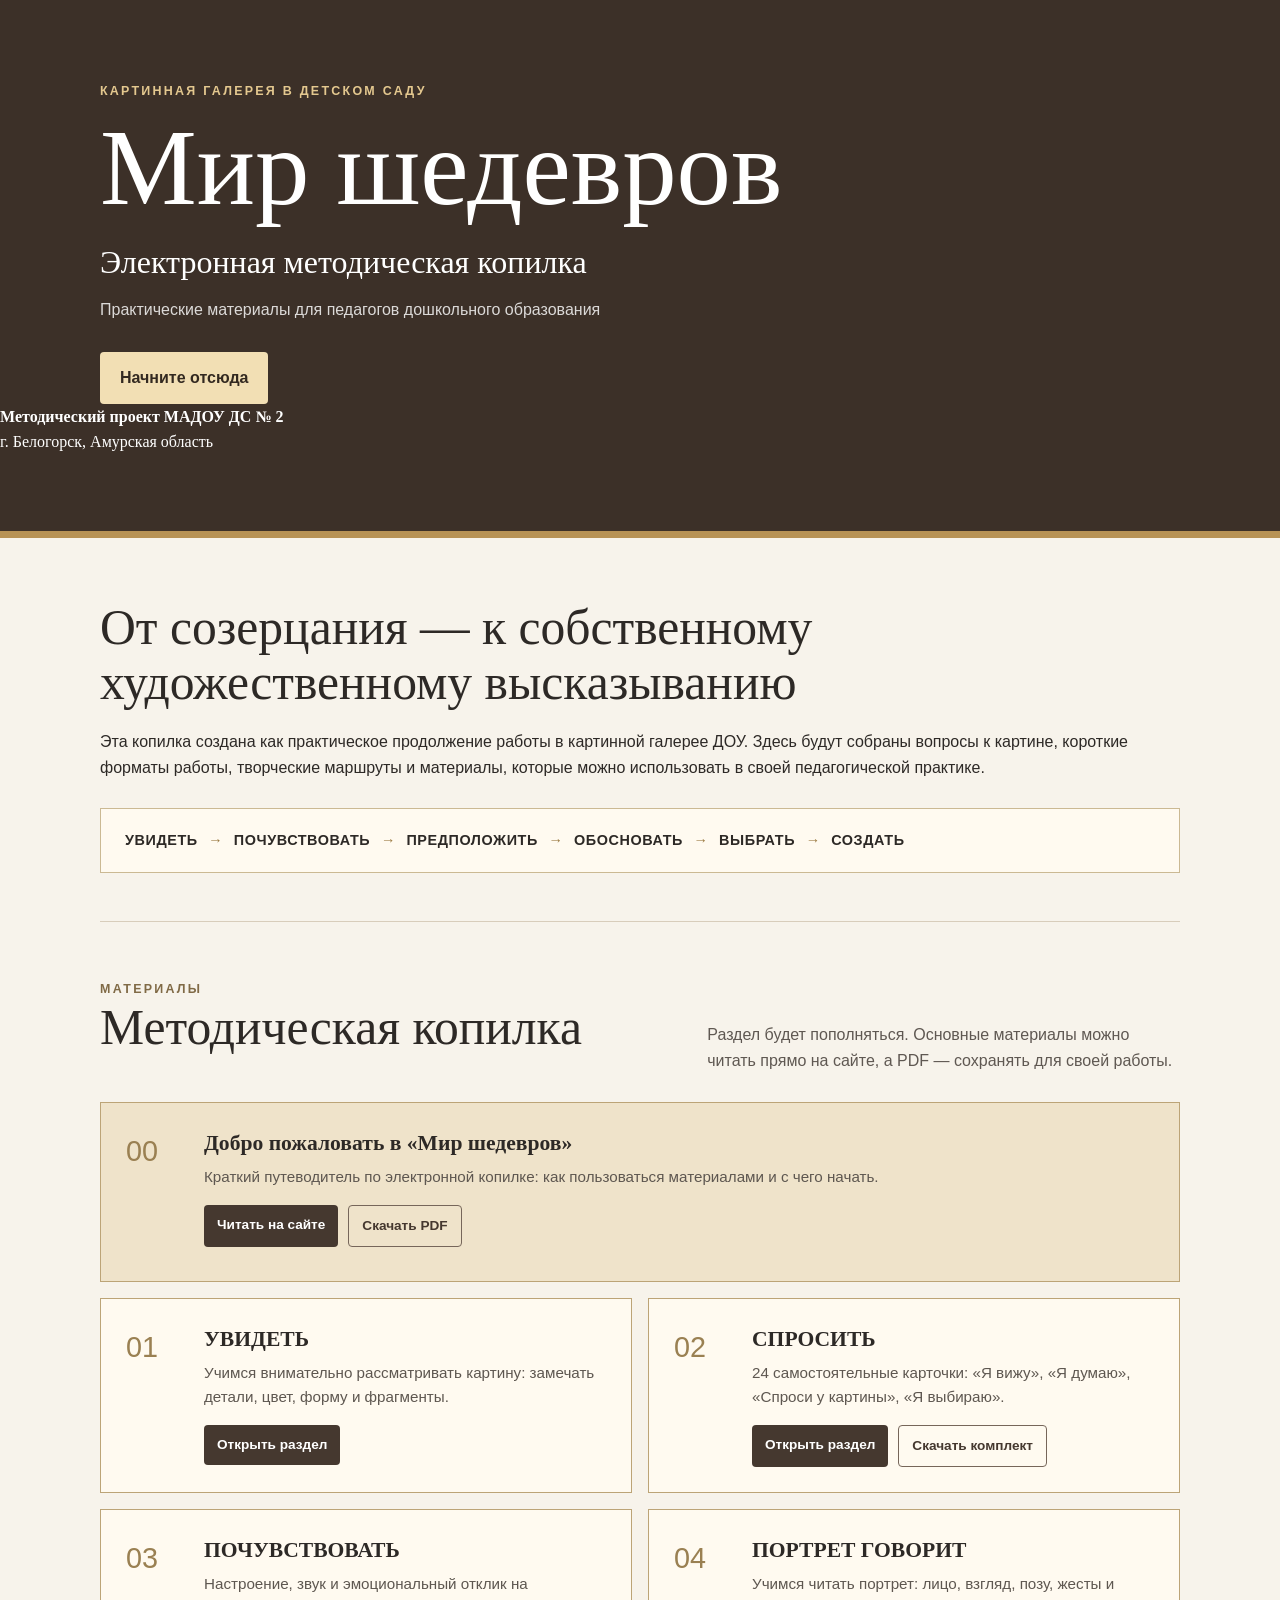
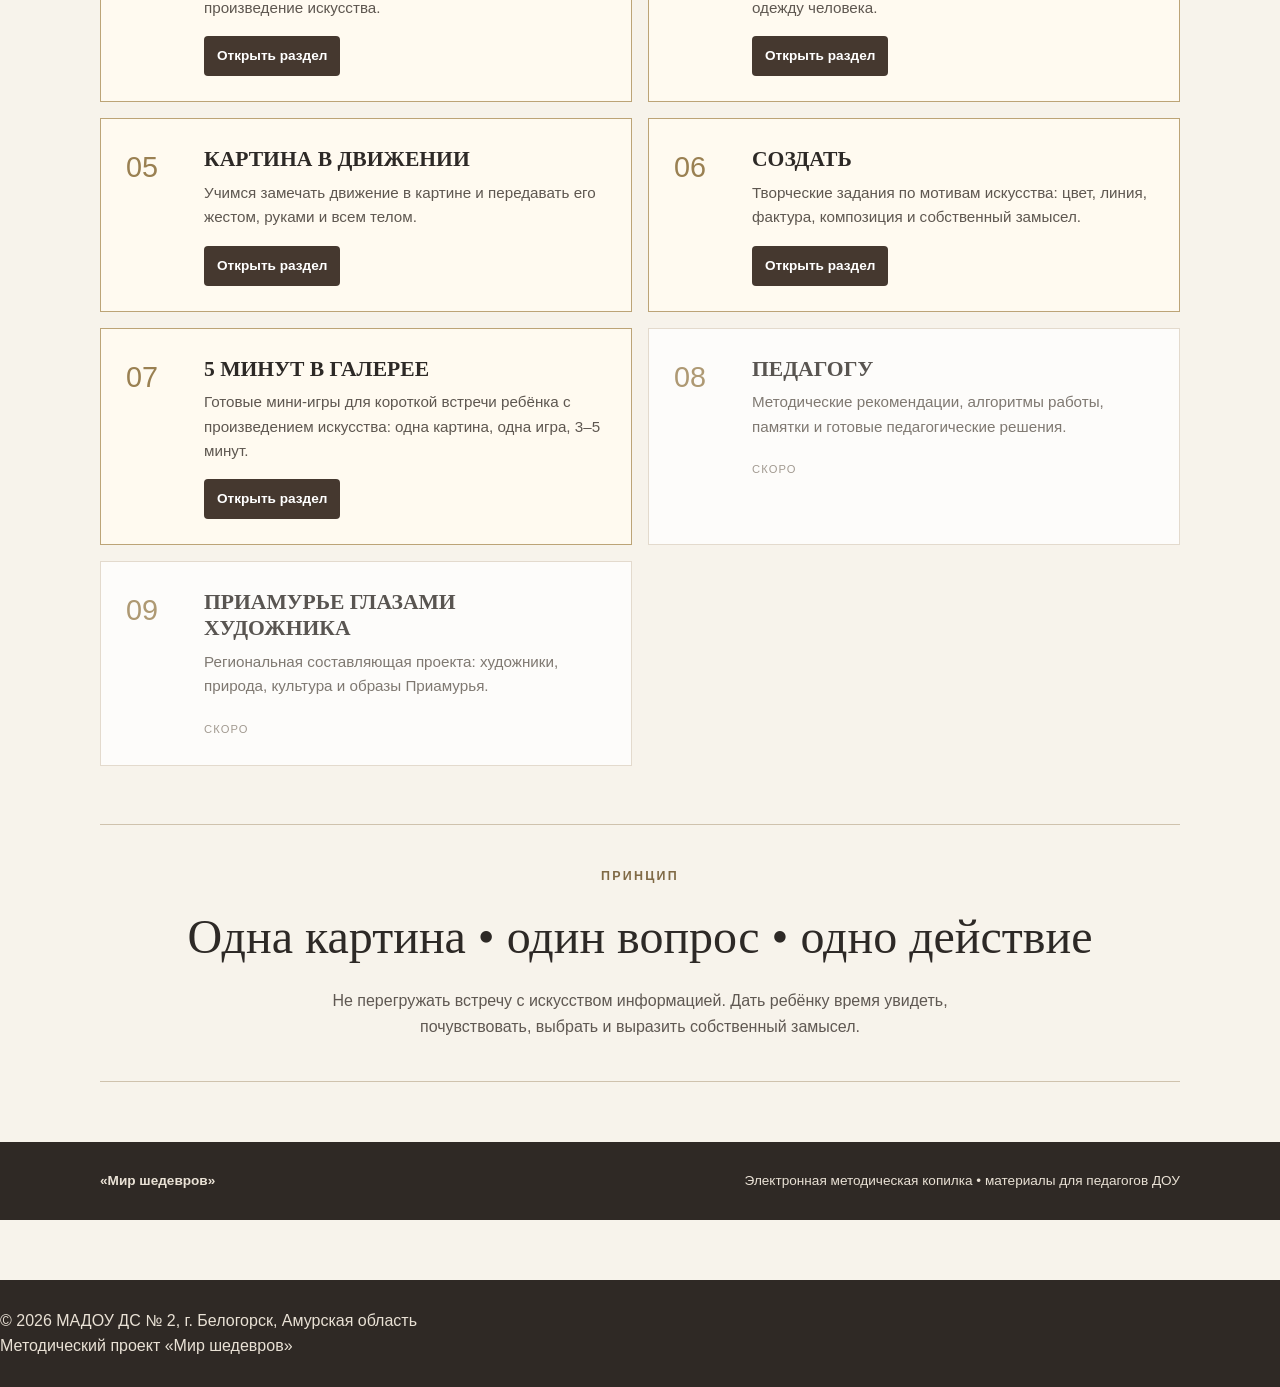
==== commit a7009e6c: "Update index.html" ====
--- a/index.html
+++ b/index.html
@@ -53,7 +53,7 @@
         </div>
       </article>
 
-  <article class="card availabl"><div class="num">01</div><div><h3>УВИДЕТЬ</h3><p>Учимся внимательно рассматривать картину: замечать детали, цвет, форму и фрагменты.</p><div class="actions"><a href="uvidet.html">Открыть раздел</a></div></div></article>
+  <article class="card available"><div class="num">01</div><div><h3>УВИДЕТЬ</h3><p>Учимся внимательно рассматривать картину: замечать детали, цвет, форму и фрагменты.</p><div class="actions"><a href="uvidet.html">Открыть раздел</a></div></div></article>
 
 <article class="card available"><div class="num">02</div><div><h3>СПРОСИТЬ</h3><p>24 самостоятельные карточки: «Я вижу», «Я думаю», «Спроси у картины», «Я выбираю».</p><div class="actions"><a href="sprosit.html">Открыть раздел</a><a href="02-sprosit-kartochki-A4.pdf" download>Скачать комплект</a></div></div></article>
 
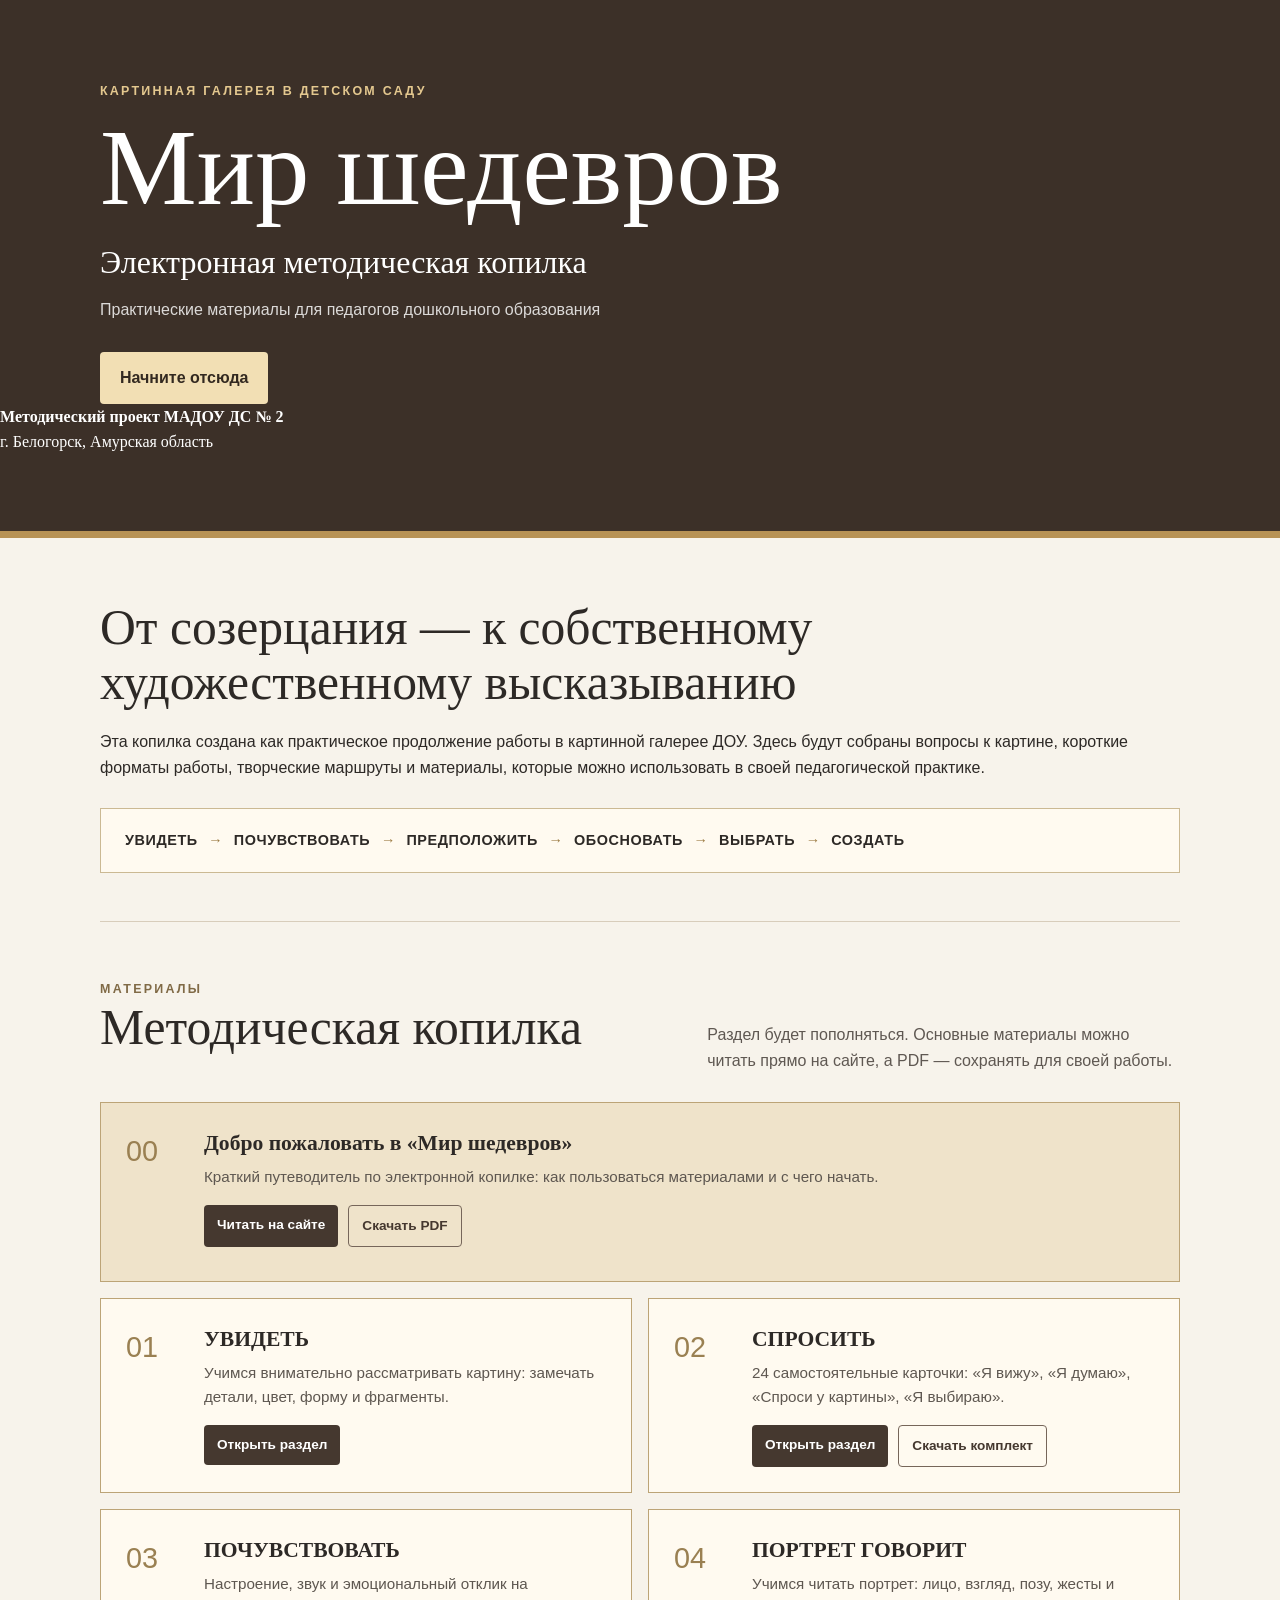
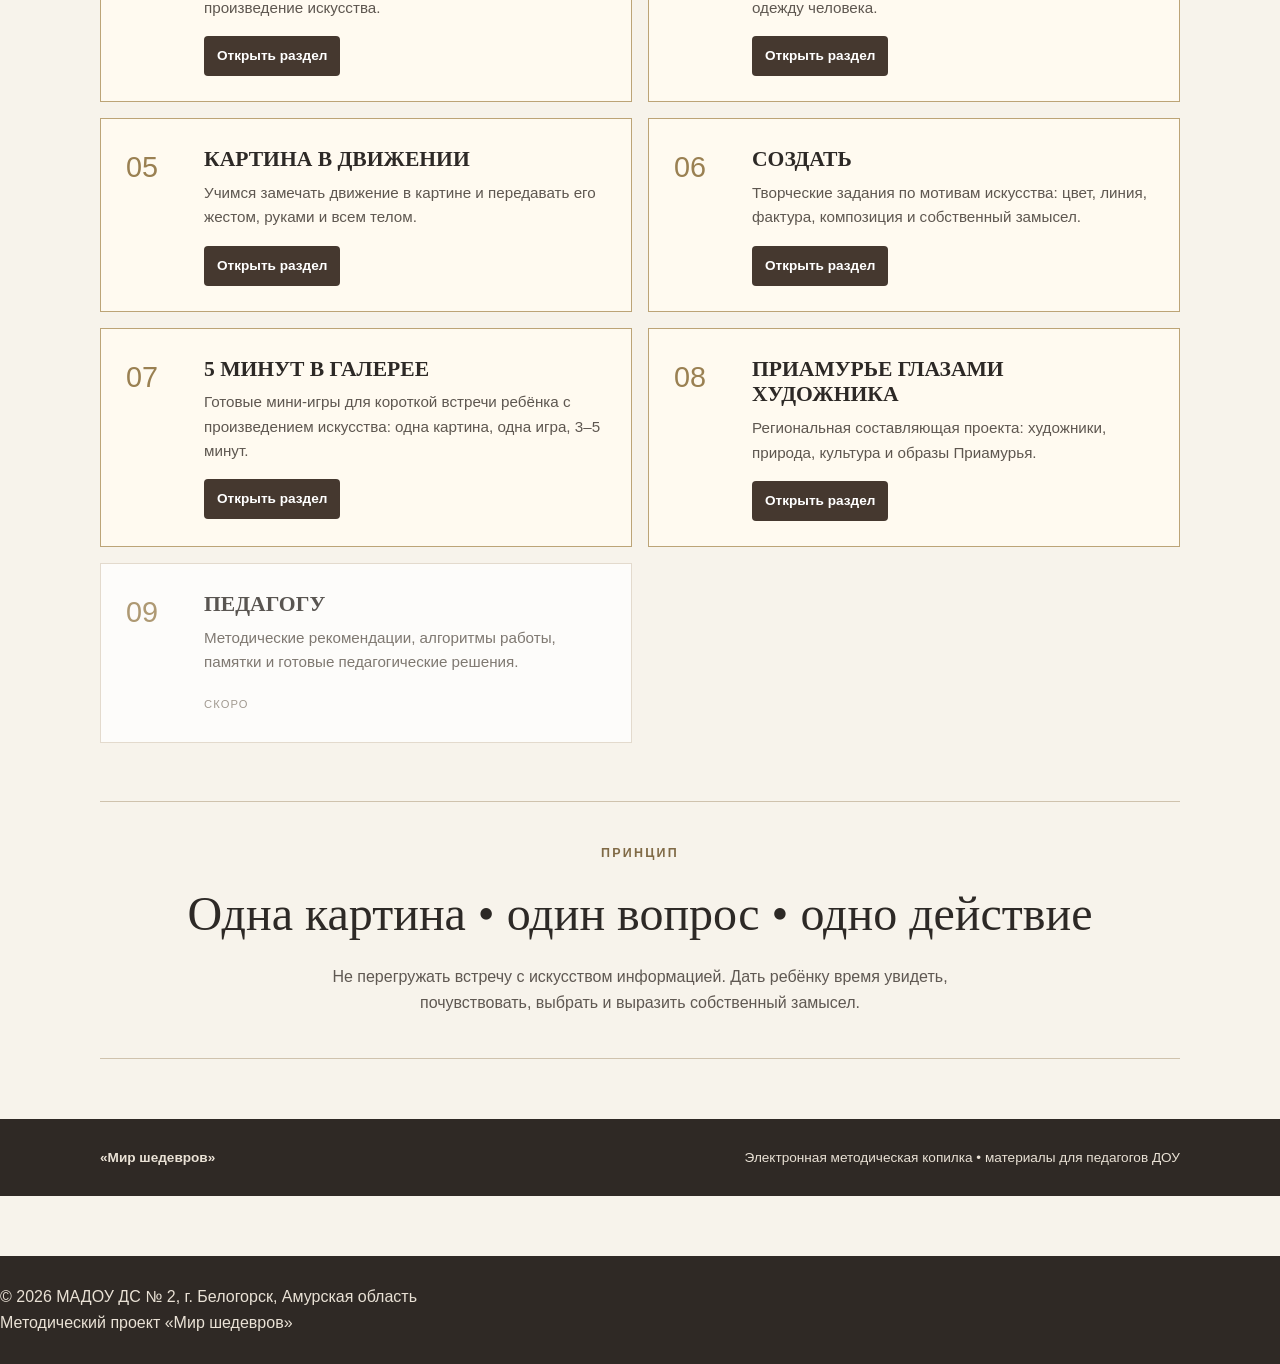
==== commit d2dfdc4d: "Update index.html" ====
--- a/index.html
+++ b/index.html
@@ -64,9 +64,9 @@
 <article class="card available"><div class="num">05</div><div><h3>КАРТИНА В ДВИЖЕНИИ</h3><p>Учимся замечать движение в картине и передавать его жестом, руками и всем телом.</p><div class="actions"><a href="kartina-v-dvizhenii.html">Открыть раздел</a></div></div></article>
 <article class="card available"><div class="num">06</div><div><h3>СОЗДАТЬ</h3><p>Творческие задания по мотивам искусства: цвет, линия, фактура, композиция и собственный замысел.</p><div class="actions"><a href="sozdat.html">Открыть раздел</a></div></div></article>
 <article class="card available"><div class="num">07</div><div><h3>5 МИНУТ В ГАЛЕРЕЕ</h3><p>Готовые мини-игры для короткой встречи ребёнка с произведением искусства: одна картина, одна игра, 3–5 минут.</p><div class="actions"><a href="5-minut-v-galeree.html">Открыть раздел</a></div></div></article>
-<article class="card muted"><div class="num">08</div><div><h3>ПЕДАГОГУ</h3><p>Методические рекомендации, алгоритмы работы, памятки и готовые педагогические решения.</p><span>Скоро</span></div></article>
+<article class="card available"><div class="num">08</div><div><h3>ПРИАМУРЬЕ ГЛАЗАМИ ХУДОЖНИКА</h3><p>Региональная составляющая проекта: художники, природа, культура и образы Приамурья.</p><div class="actions"><a href="priamurye-glazami-hudozhnika.html">Открыть раздел</a></div></div></article>
 
-<article class="card muted"><div class="num">09</div><div><h3>ПРИАМУРЬЕ ГЛАЗАМИ ХУДОЖНИКА</h3><p>Региональная составляющая проекта: художники, природа, культура и образы Приамурья.</p><span>Скоро</span></div></article>
+<article class="card muted"><div class="num">09</div><div><h3>ПЕДАГОГУ</h3><p>Методические рекомендации, алгоритмы работы, памятки и готовые педагогические решения.</p><span>Скоро</span></div></article>
     </div>
   </section>
 
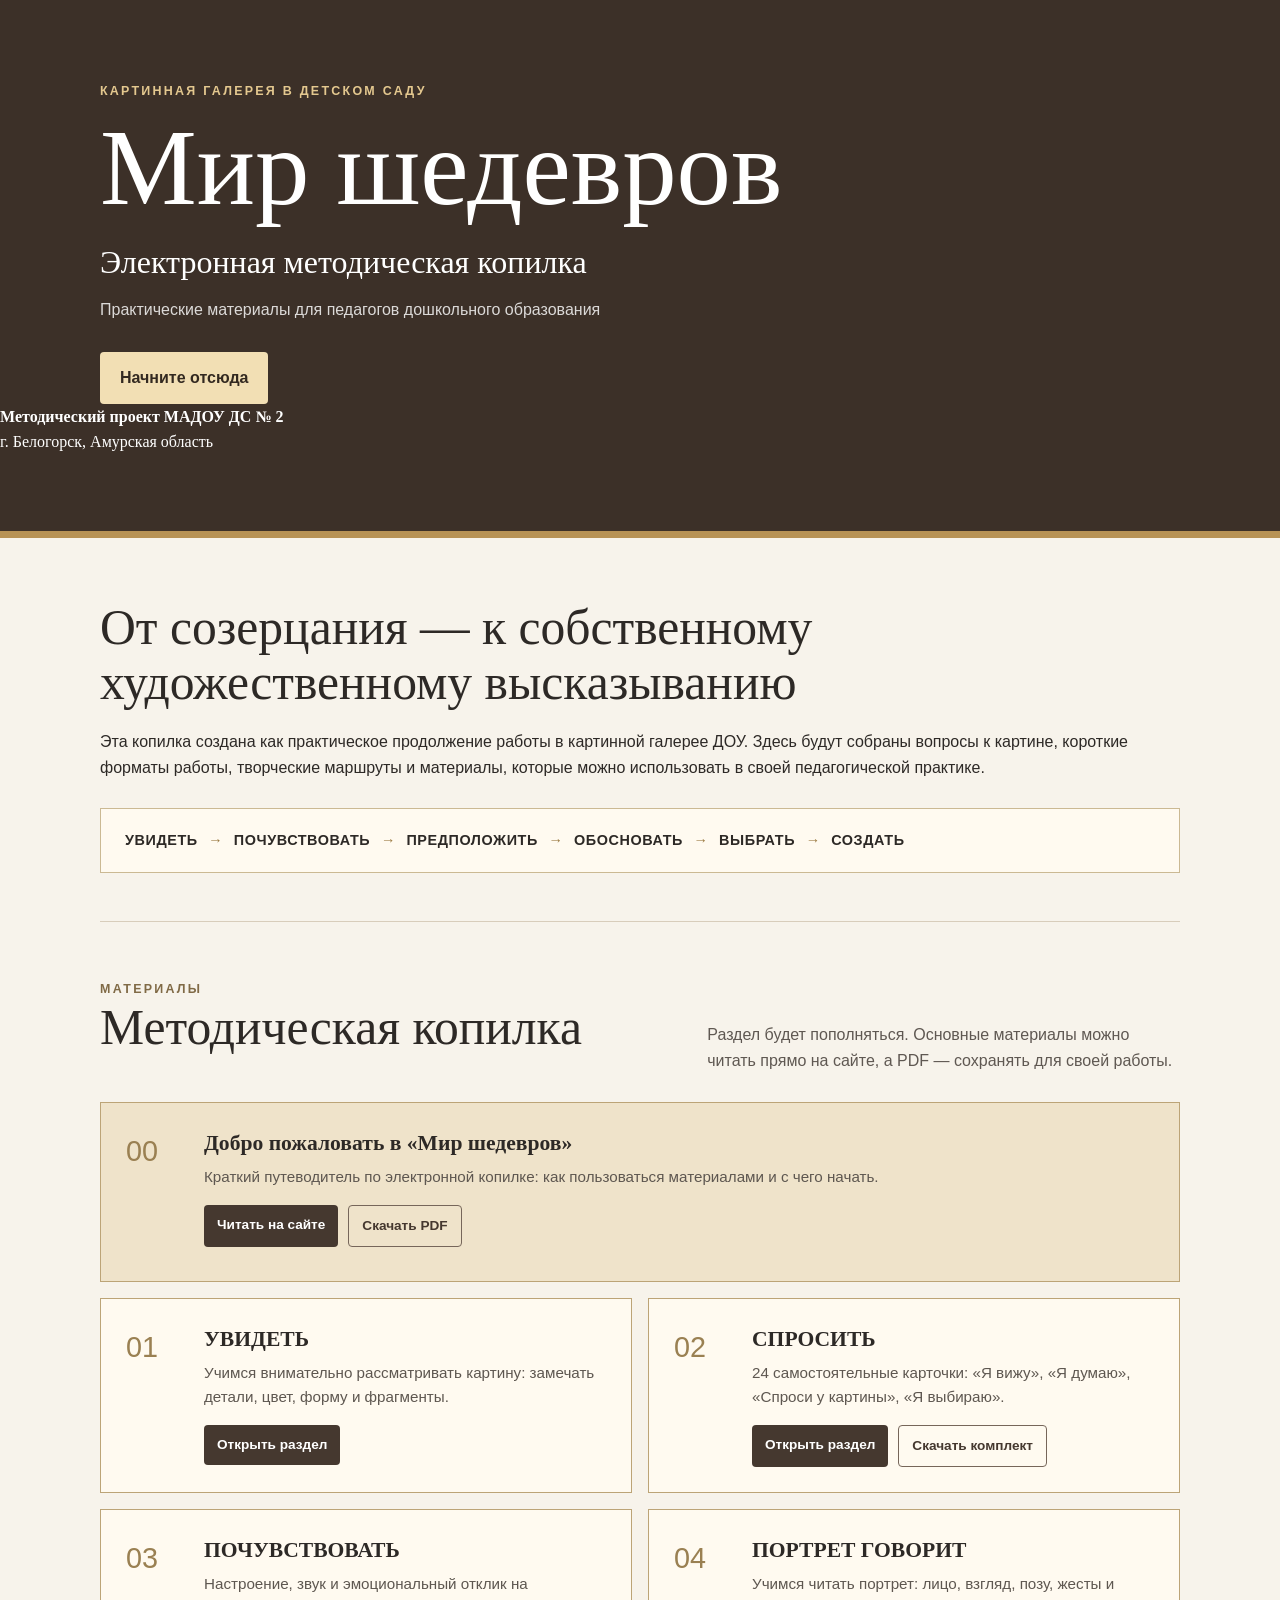
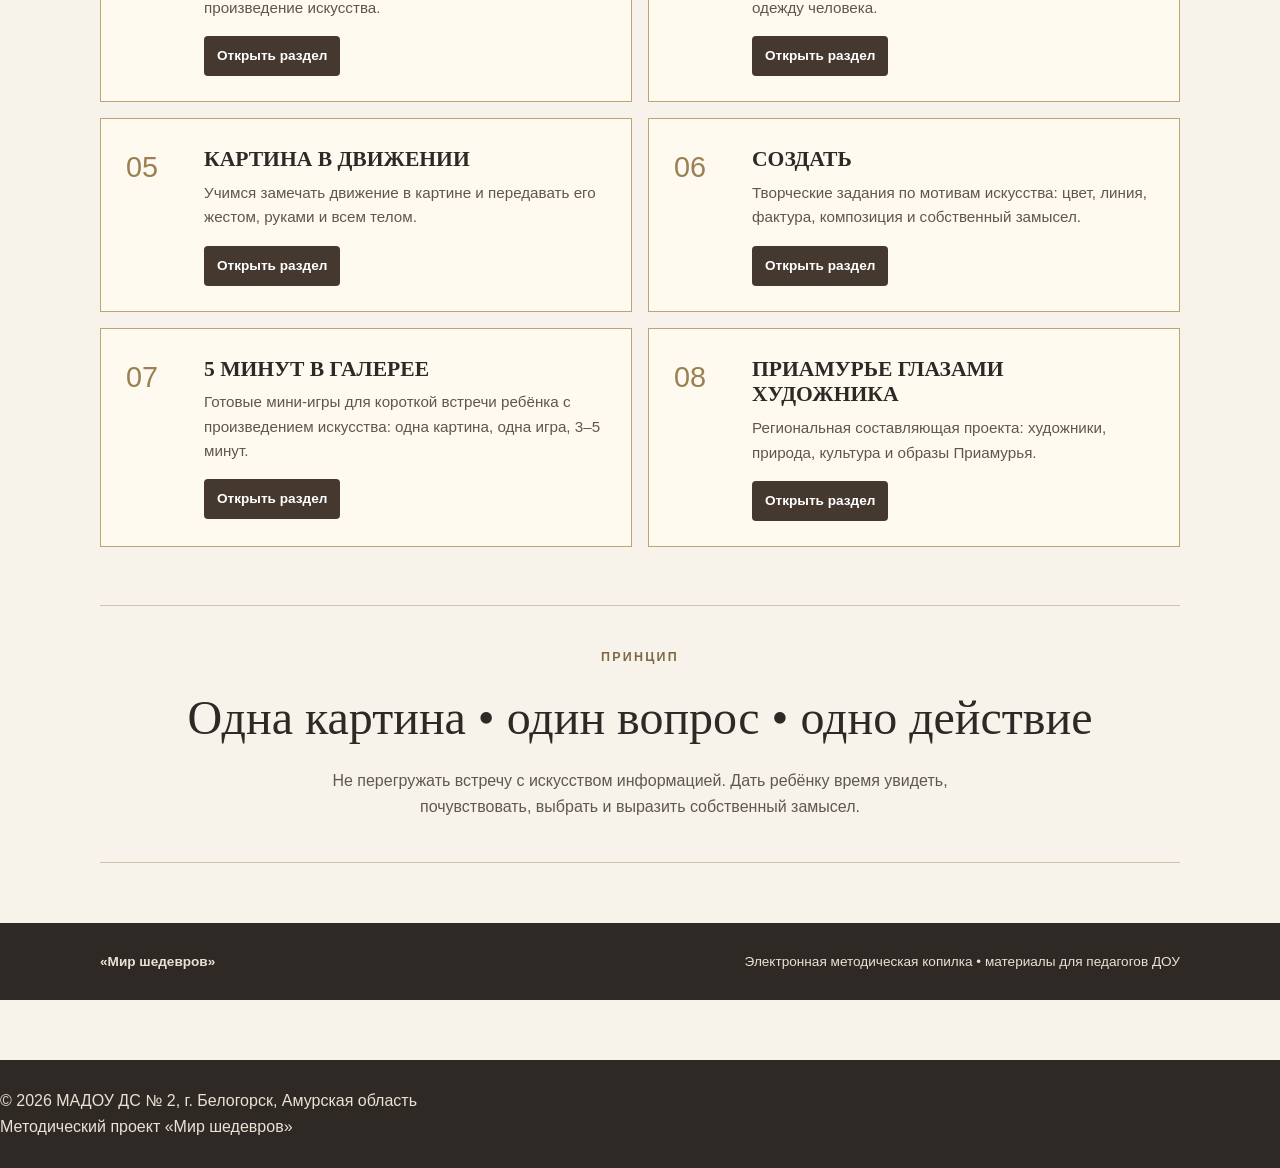
==== commit fe265eed: "Update index.html" ====
--- a/index.html
+++ b/index.html
@@ -66,7 +66,7 @@
 <article class="card available"><div class="num">07</div><div><h3>5 МИНУТ В ГАЛЕРЕЕ</h3><p>Готовые мини-игры для короткой встречи ребёнка с произведением искусства: одна картина, одна игра, 3–5 минут.</p><div class="actions"><a href="5-minut-v-galeree.html">Открыть раздел</a></div></div></article>
 <article class="card available"><div class="num">08</div><div><h3>ПРИАМУРЬЕ ГЛАЗАМИ ХУДОЖНИКА</h3><p>Региональная составляющая проекта: художники, природа, культура и образы Приамурья.</p><div class="actions"><a href="priamurye-glazami-hudozhnika.html">Открыть раздел</a></div></div></article>
 
-<article class="card muted"><div class="num">09</div><div><h3>ПЕДАГОГУ</h3><p>Методические рекомендации, алгоритмы работы, памятки и готовые педагогические решения.</p><span>Скоро</span></div></article>
+
     </div>
   </section>
 
